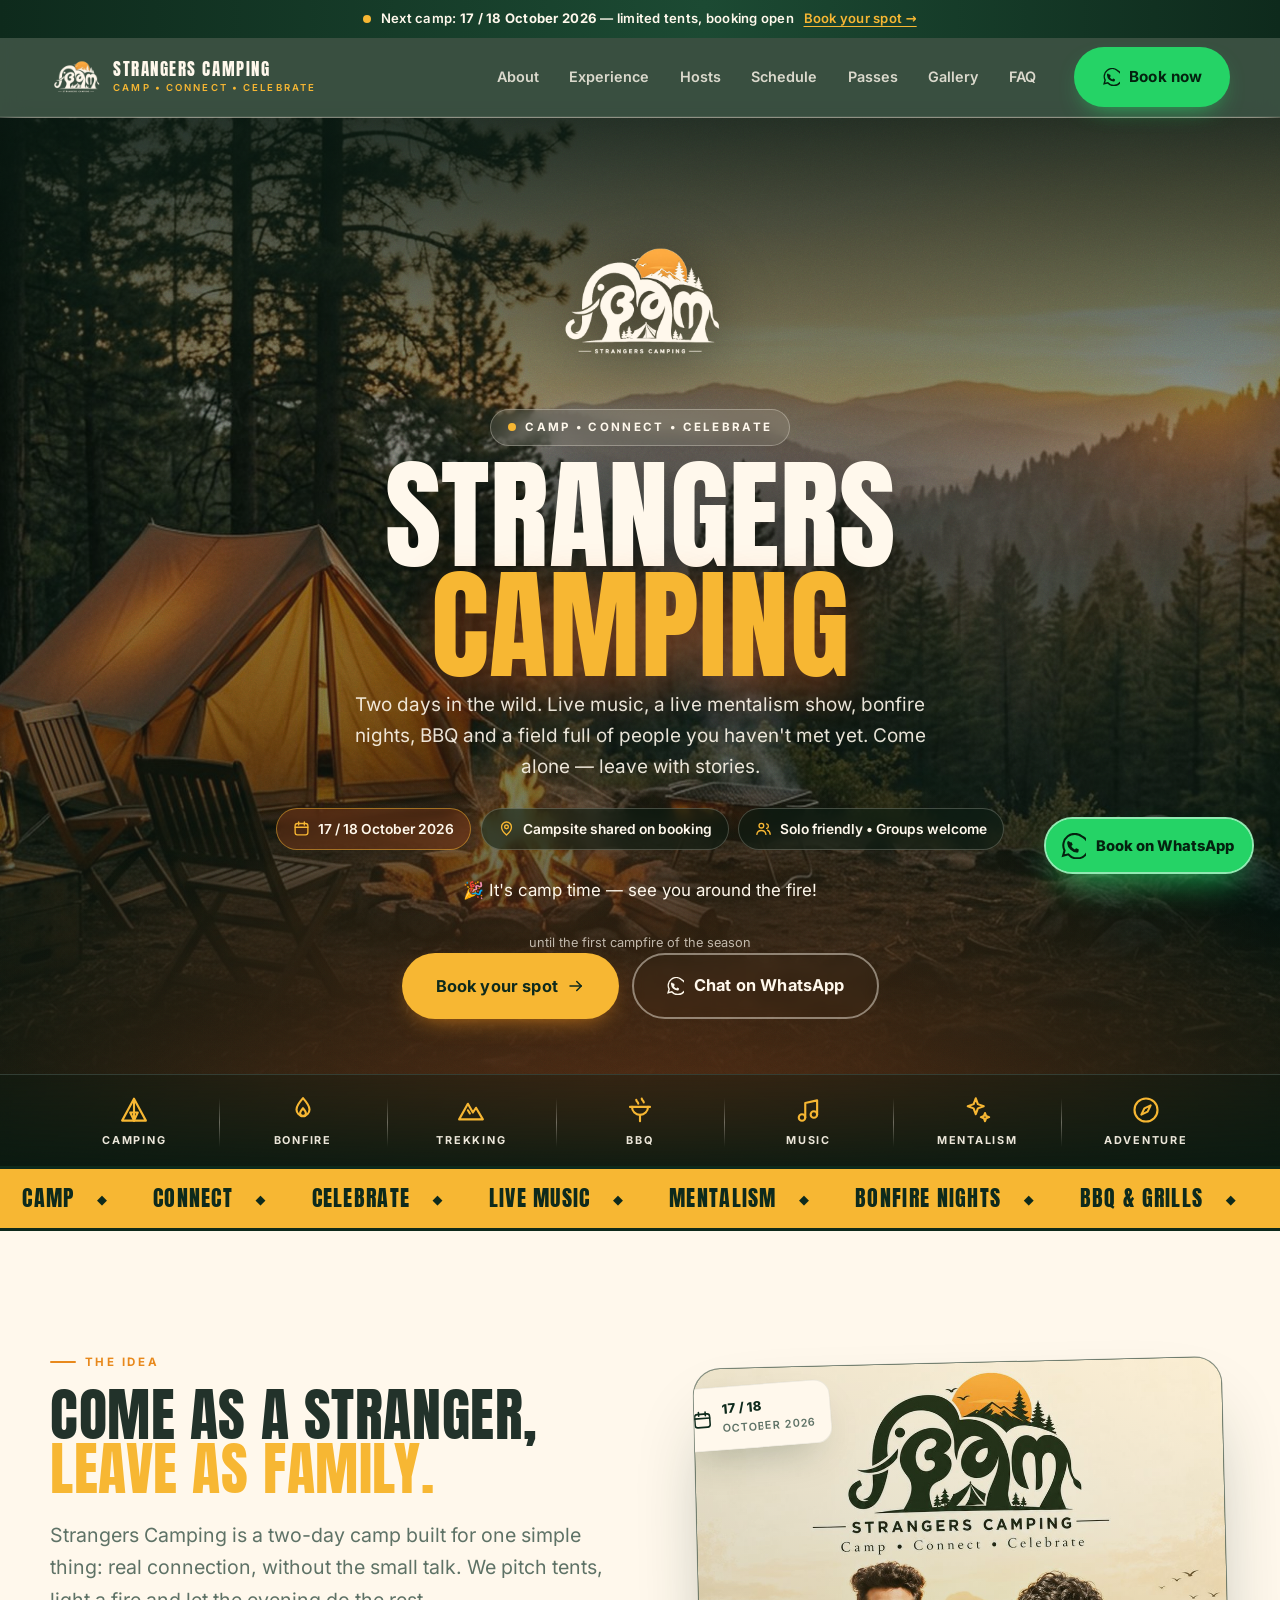
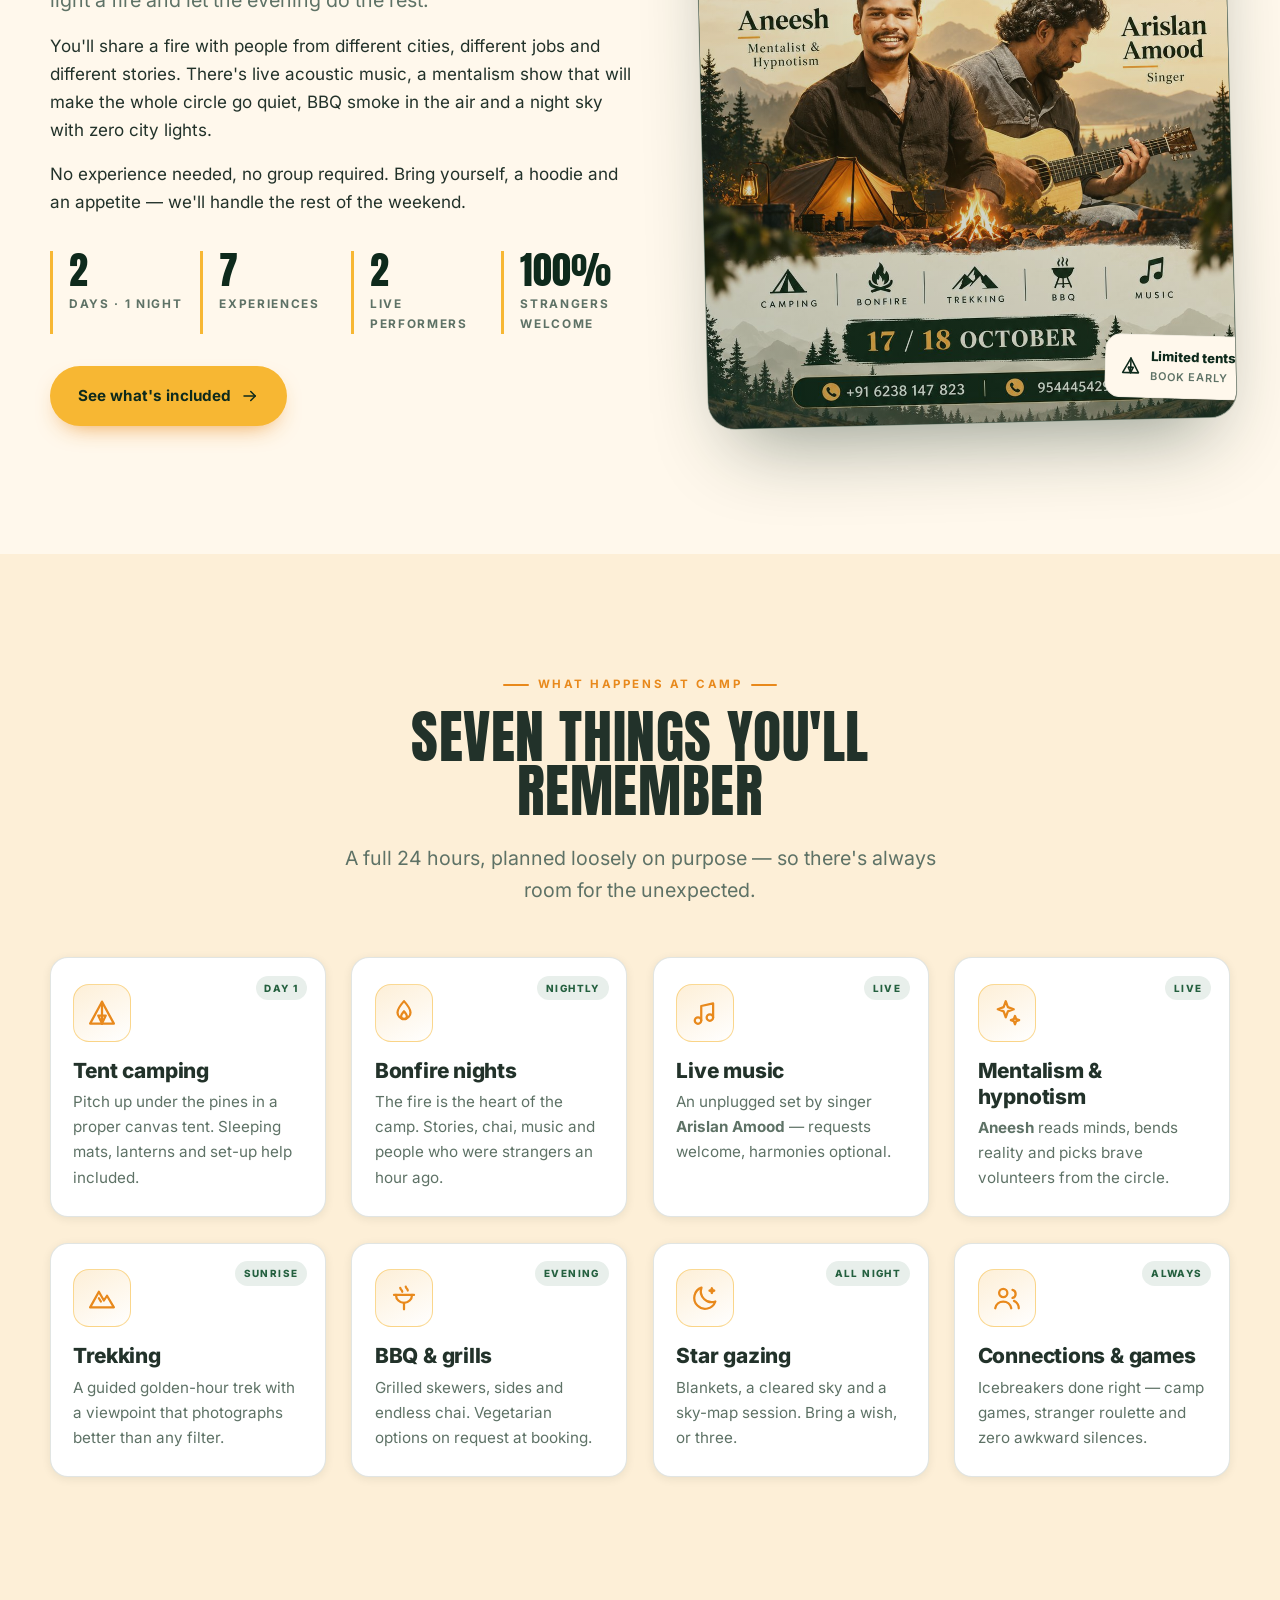
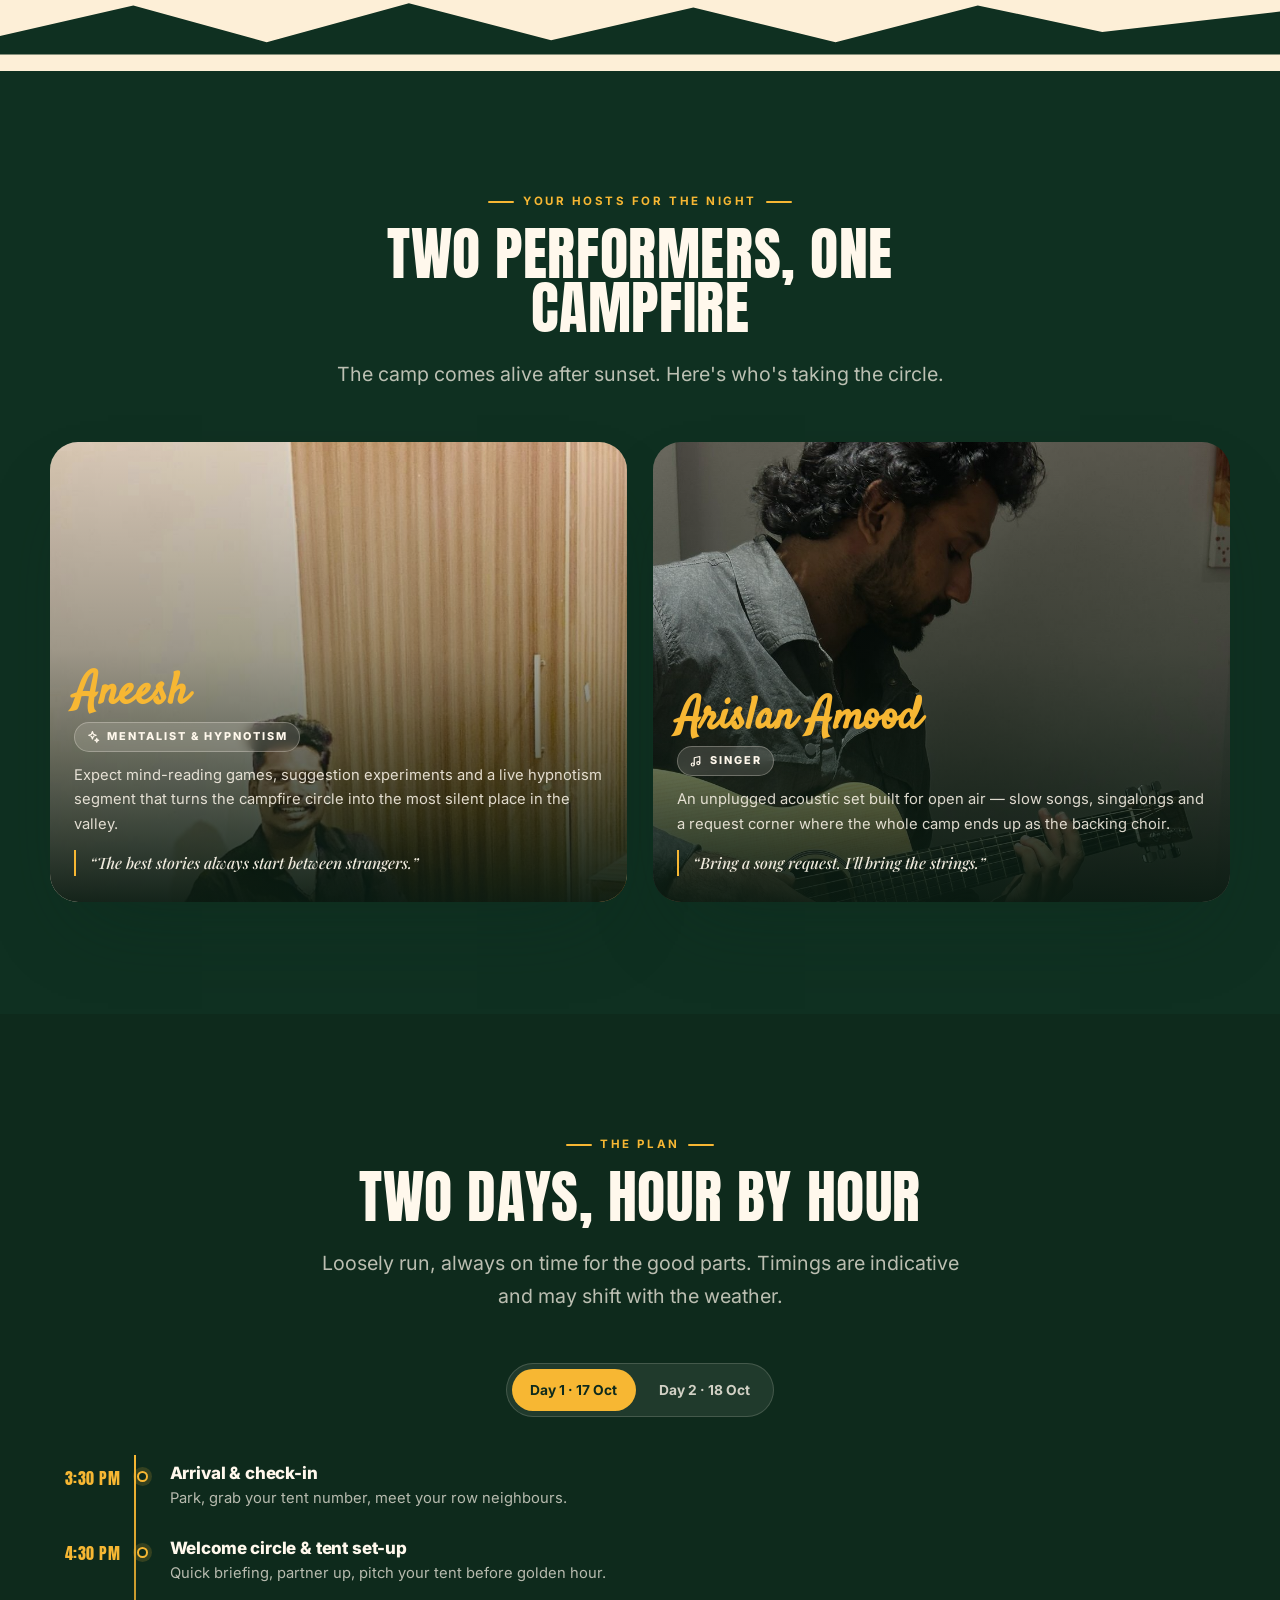
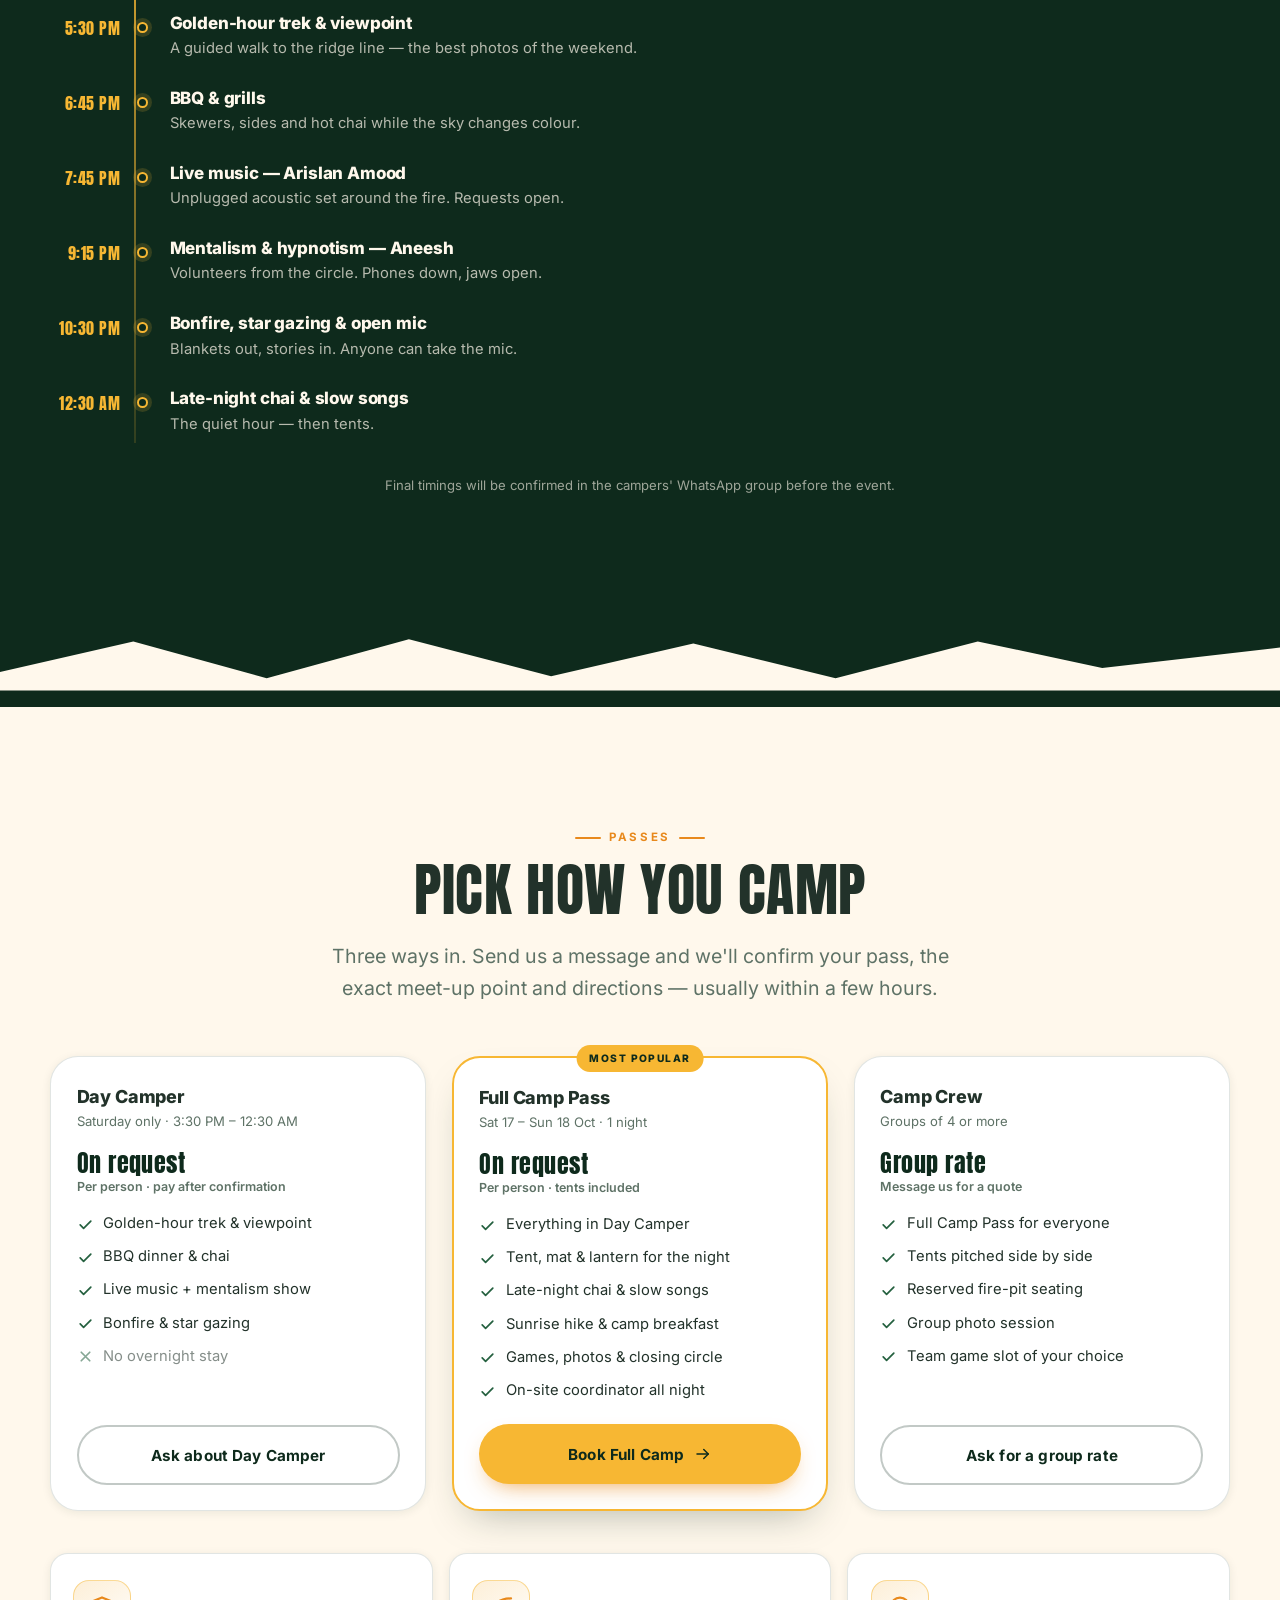
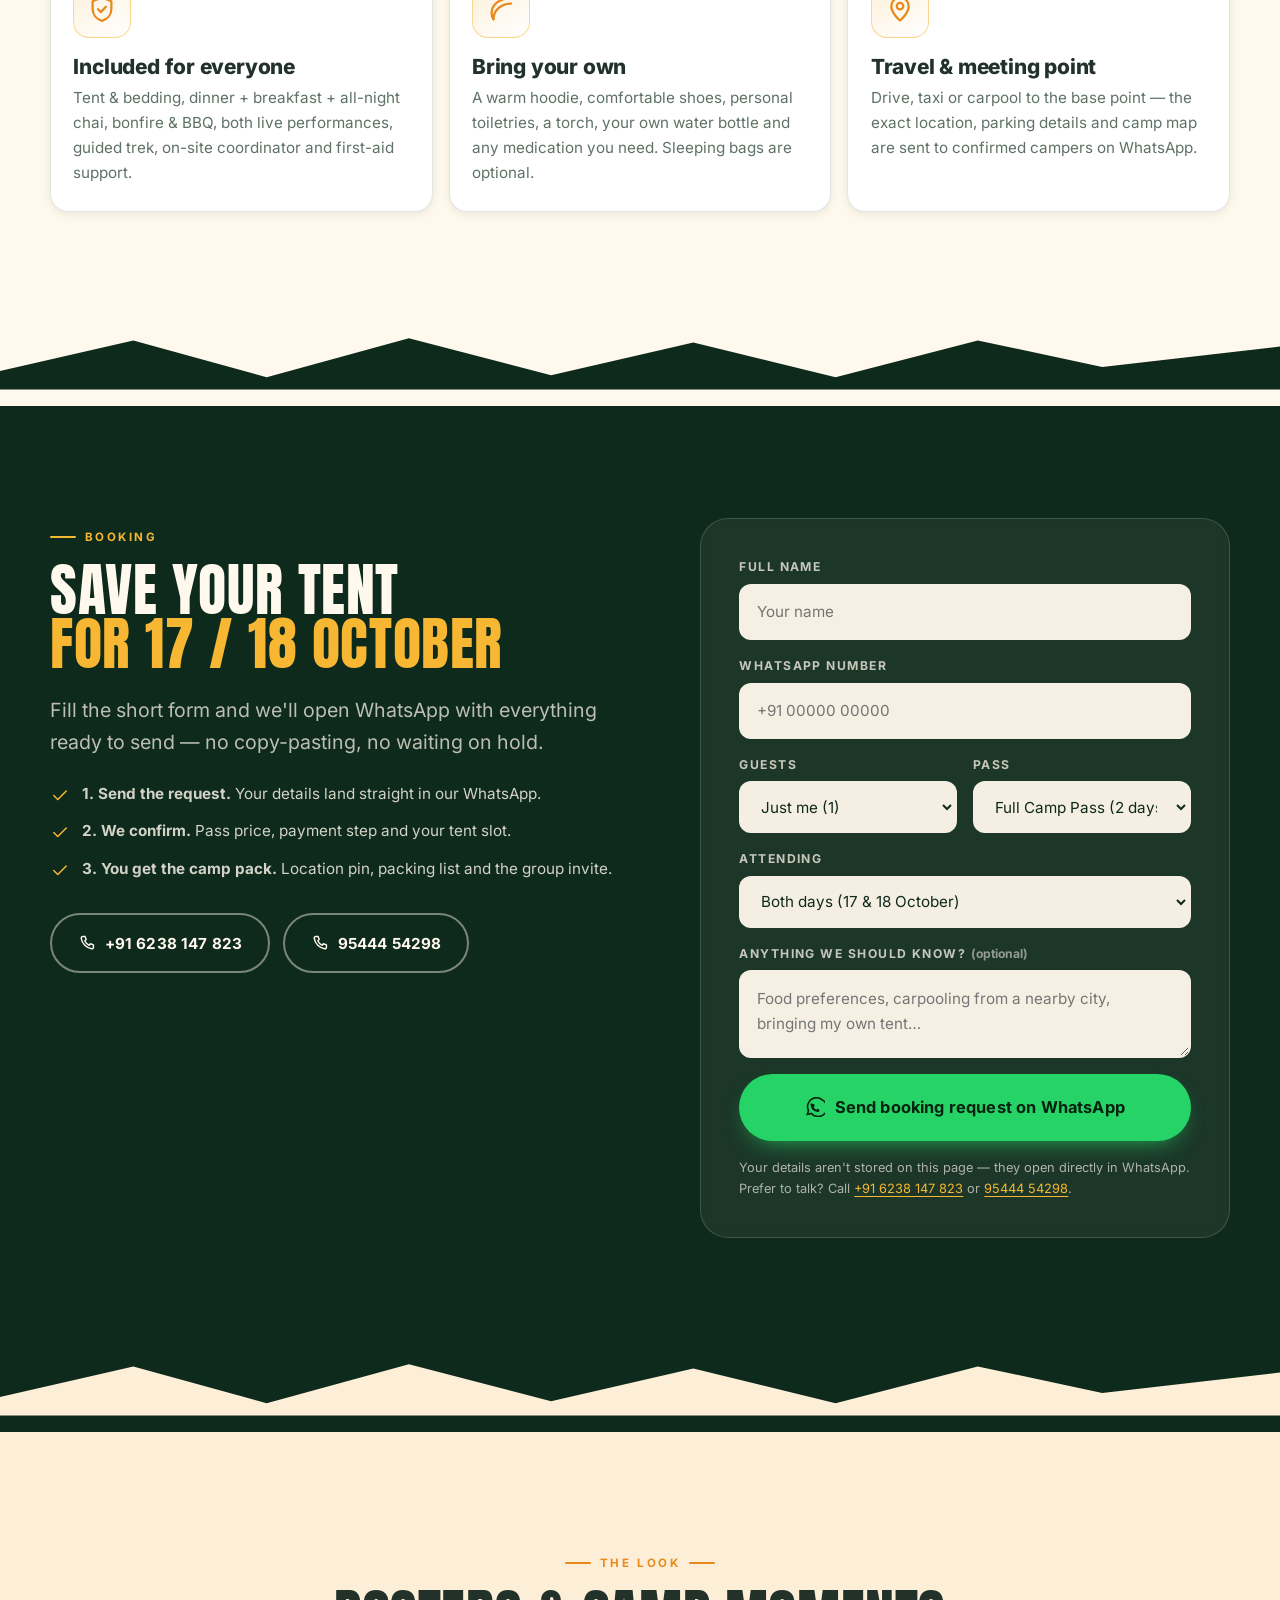
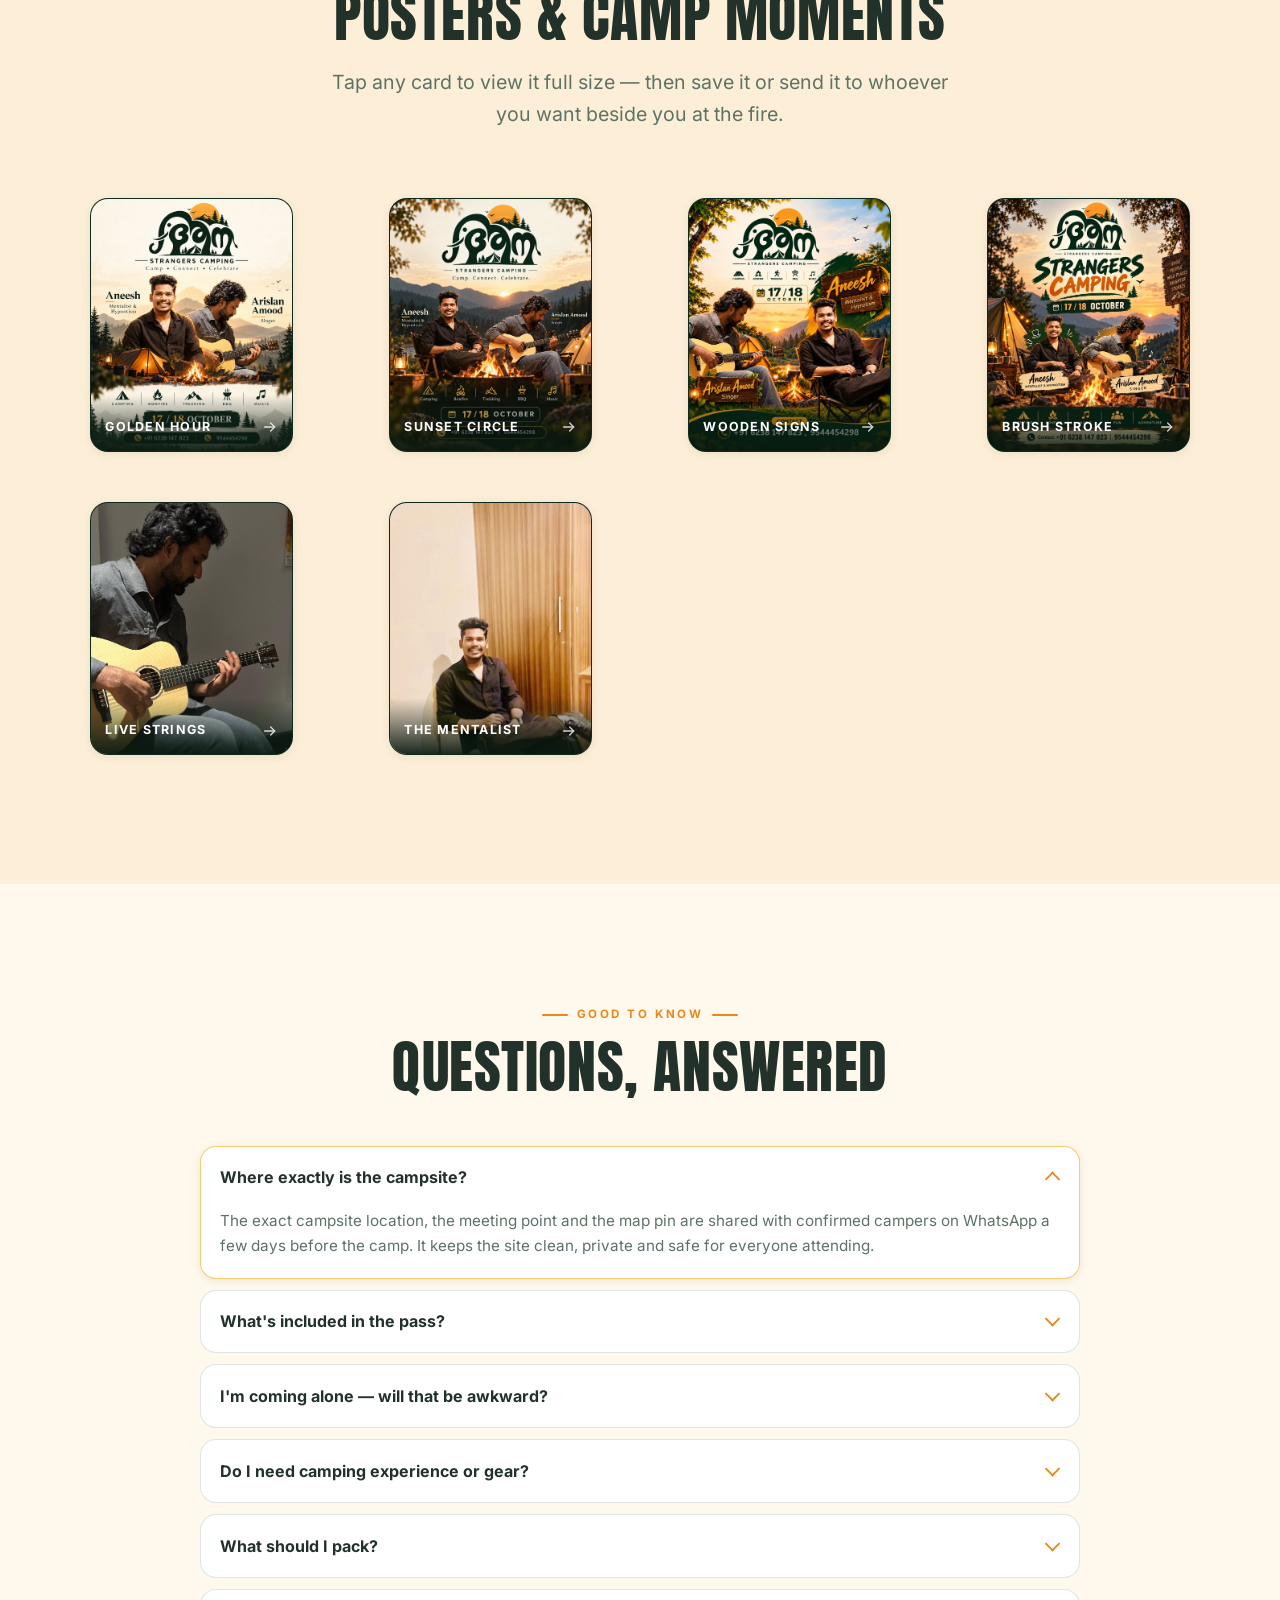
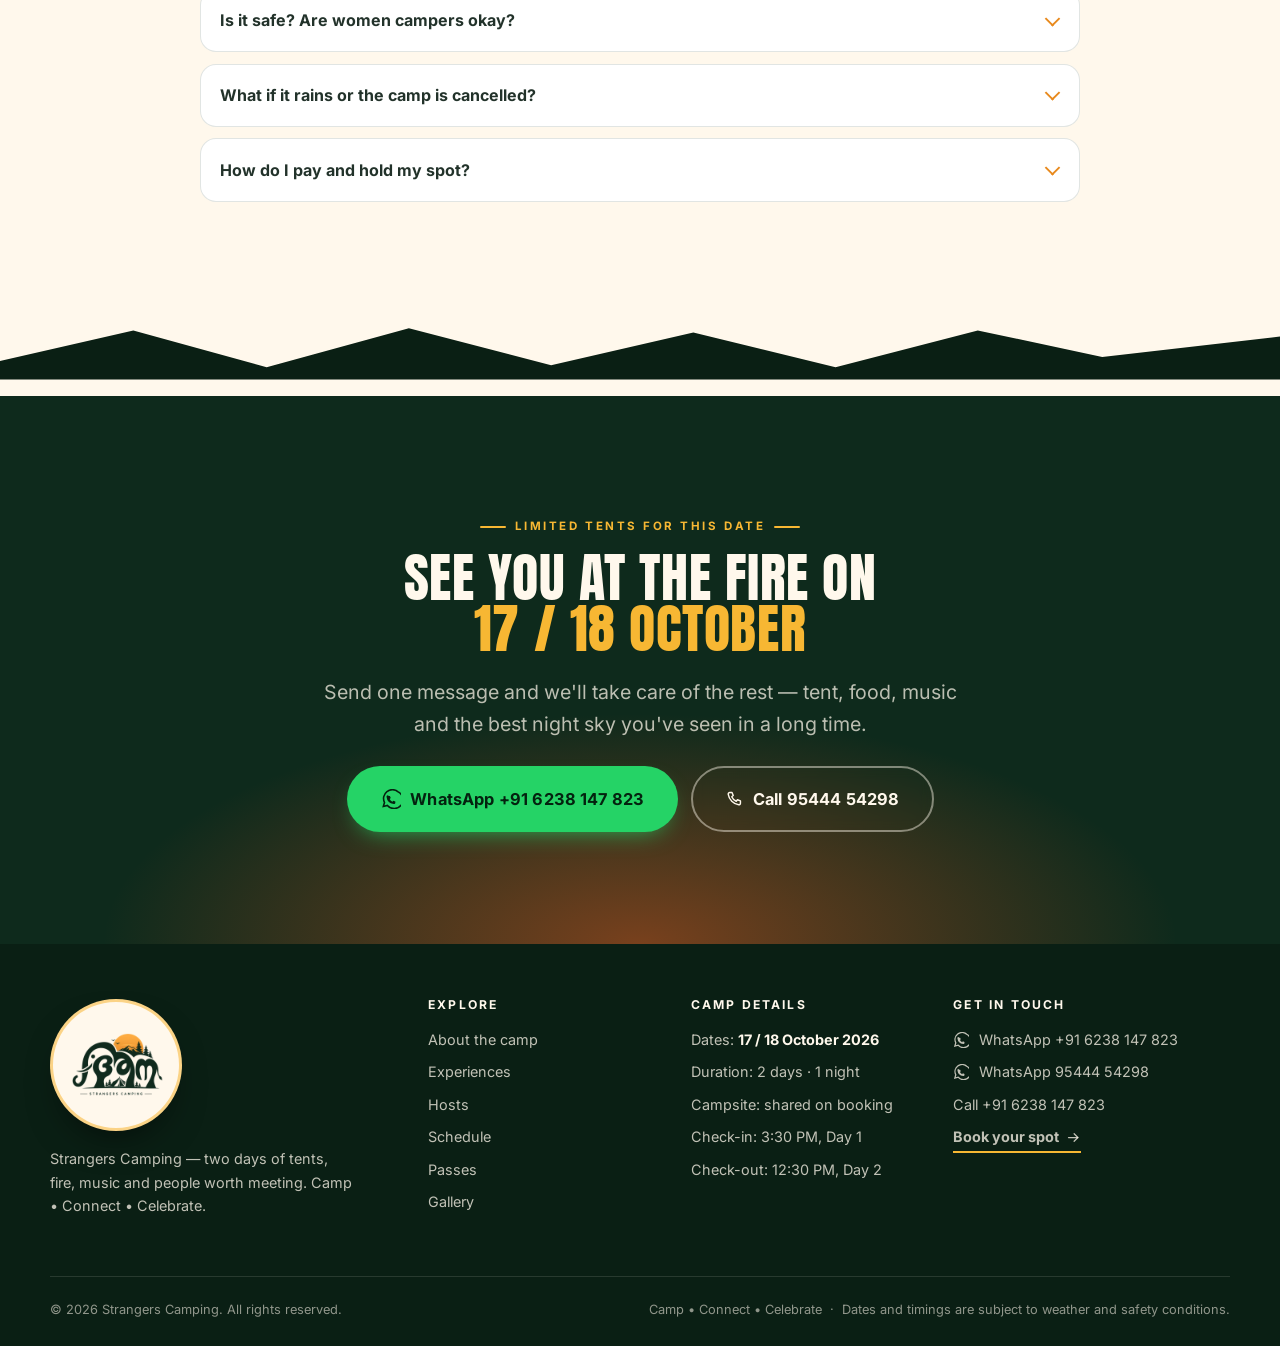
==== index.html @ bedf3527 "Add files via upload" ====
<!DOCTYPE html>
<html lang="en">
<head>
<meta charset="utf-8">
<meta name="viewport" content="width=device-width, initial-scale=1">
<title>Strangers Camping — 17 / 18 October 2026 | Camp • Connect • Celebrate</title>
<meta name="description" content="Strangers Camping: a two-day camp under the stars with tent camping, bonfire nights, trekking, BBQ, live music by Arislan Amood and a live mentalism &amp; hypnotism show by Aneesh. 17 / 18 October 2026.">
<meta name="theme-color" content="#0E2A1C">
<meta name="author" content="Strangers Camping">

<meta property="og:type" content="website">
<meta property="og:title" content="Strangers Camping — 17 / 18 October 2026">
<meta property="og:description" content="Two days. One campfire. Live music, mentalism, trekking and BBQ. Come as a stranger — leave as family.">
<meta property="og:image" content="assets/img/og-image.jpg">
<meta property="og:locale" content="en">
<meta name="twitter:card" content="summary_large_image">
<meta name="twitter:title" content="Strangers Camping — 17 / 18 October 2026">
<meta name="twitter:description" content="Camp • Connect • Celebrate. Live music by Arislan Amood, mentalism by Aneesh, bonfire, BBQ and trekking.">
<meta name="twitter:image" content="assets/img/og-image.jpg">

<link rel="icon" href="favicon.png" type="image/png">
<link rel="apple-touch-icon" href="favicon.png">
<link rel="preload" href="assets/fonts/anton-latin.woff2" as="font" type="font/woff2" crossorigin>
<link rel="preload" href="assets/fonts/inter-latin.woff2" as="font" type="font/woff2" crossorigin>
<link rel="stylesheet" href="assets/fonts.css">
<link rel="stylesheet" href="assets/css/main.css">

<script type="application/ld+json">
{
  "@context": "https://schema.org",
  "@type": "Event",
  "name": "Strangers Camping — Camp • Connect • Celebrate",
  "startDate": "2026-10-17T16:00",
  "endDate": "2026-10-18T14:00",
  "eventAttendanceMode": "https://schema.org/OfflineEventAttendanceMode",
  "description": "Two-day camping experience with bonfire nights, trekking, BBQ, live music by Arislan Amood and a live mentalism & hypnotism show by Aneesh.",
  "image": "assets/img/og-image.jpg",
  "organizer": { "@type": "Organization", "name": "Strangers Camping", "telephone": "+91-6238-147-823" },
  "performer": [
    { "@type": "Person", "name": "Aneesh", "jobTitle": "Mentalist & Hypnotist" },
    { "@type": "Person", "name": "Arislan Amood", "jobTitle": "Singer" }
  ]
}
</script>
</head>
<body>

<!-- ============ ICON SPRITE ============ -->
<svg width="0" height="0" style="position:absolute" aria-hidden="true" focusable="false">
  <defs>
    <g id="i-tent"><path d="M12 3 2.5 20.5h19L12 3Z"/><path d="M12 3v17.5"/><path d="M12 20.5 9 14h6l-3 6.5"/></g>
    <g id="i-fire"><path d="M12 2.5c3.2 3.6 5.2 6 5.2 9a5.2 5.2 0 0 1-10.4 0c0-3 2-5.4 5.2-9Z"/><path d="M12 10.6c1.5 1.7 2.3 2.8 2.3 4.1a2.3 2.3 0 0 1-4.6 0c0-1.3.8-2.4 2.3-4.1Z"/></g>
    <g id="i-mountain"><path d="M2.5 19.5 9.5 7l4 7 2.5-3.8 5.5 9.3H2.5Z"/><path d="M9.5 12.2l1.6 2.6"/></g>
    <g id="i-compass"><circle cx="12" cy="12" r="9.2"/><path d="M15.7 8.3 13.3 13.3 8.3 15.7l2.4-5 5-2.4Z"/></g>
    <g id="i-grill"><path d="M4 9.5h16"/><path d="M5.6 9.5a6.4 6.4 0 0 0 12.8 0"/><path d="M9 3.8c0 1.6 1.6 1.6 1.6 3.2M13.4 2.8c0 1.6 1.6 1.6 1.6 3.2"/><path d="M12 15.9V21"/></g>
    <g id="i-music"><path d="M9 18V6.4l9.5-2.1v11.3"/><circle cx="6.4" cy="18" r="2.6"/><circle cx="15.9" cy="15.6" r="2.6"/></g>
    <g id="i-users"><circle cx="9" cy="8" r="3.3"/><path d="M2.6 20.2a6.5 6.5 0 0 1 12.8 0"/><path d="M16.4 5.5a3.3 3.3 0 0 1 0 6.4"/><path d="M17.6 14.3a6.5 6.5 0 0 1 3.8 5.9"/></g>
    <g id="i-sparkle"><path d="M11 2.6l1.7 4.7 4.7 1.7-4.7 1.7L11 15.4 9.3 10.7 4.6 9l4.7-1.7L11 2.6Z"/><path d="M18.4 14.4l.9 2.4 2.4.9-2.4.9-.9 2.4-.9-2.4-2.4-.9 2.4-.9.9-2.4Z"/></g>
    <g id="i-moon"><path d="M20.3 14.8A8.7 8.7 0 0 1 9.2 3.7a8.7 8.7 0 1 0 11.1 11.1Z"/><path d="M17.5 4.2l.5 1.4 1.4.5-1.4.5-.5 1.4-.5-1.4-1.4-.5 1.4-.5.5-1.4Z"/></g>
    <g id="i-calendar"><rect x="3" y="5" width="18" height="16" rx="3.2"/><path d="M3 10.2h18M8 2.8v4.4M16 2.8v4.4"/></g>
    <g id="i-pin"><path d="M12 21.2s7-5.9 7-11.4a7 7 0 1 0-14 0c0 5.5 7 11.4 7 11.4Z"/><circle cx="12" cy="9.7" r="2.6"/></g>
    <g id="i-clock"><circle cx="12" cy="12" r="9.2"/><path d="M12 6.8V12l4 2.3"/></g>
    <g id="i-phone"><path d="M6.4 3.4h3l1.6 4-2 1.6a11.4 11.4 0 0 0 6 6l1.6-2 4 1.6v3a2.1 2.1 0 0 1-2.3 2.1A16.9 16.9 0 0 1 4.3 5.7 2.1 2.1 0 0 1 6.4 3.4Z"/></g>
    <g id="i-wa"><path d="M20.6 3.4A10.6 10.6 0 0 0 4.2 16.2L2.8 21l4.9-1.3A10.6 10.6 0 1 0 20.6 3.4Z" fill="none" stroke="currentColor" stroke-width="1.9"/><path d="M9.3 8.5h1.4l1 2.4-1.3 1a7.2 7.2 0 0 0 3.4 3.4l1-1.3 2.4 1v1.4a1.7 1.7 0 0 1-1.9 1.7 9.9 9.9 0 0 1-8.7-8.7 1.7 1.7 0 0 1 1.7-1.9Z" fill="currentColor"/></g>
    <g id="i-arrow"><path d="M4 12h15"/><path d="M13 6l6 6-6 6"/></g>
    <g id="i-check"><path d="M4.5 12.6l4.8 4.8L19.5 7.2"/></g>
    <g id="i-star"><path d="M12 3.4l2.7 5.6 6.1.9-4.4 4.3 1 6.1-5.4-2.9-5.4 2.9 1-6.1L3.2 9.9l6.1-.9L12 3.4Z"/></g>
    <g id="i-share"><path d="M12 16.4V4M8 8l4-4 4 4"/><path d="M5 13.5V19a2 2 0 0 0 2 2h10a2 2 0 0 0 2-2v-5.5"/></g>
    <g id="i-download"><path d="M12 3.6v12M7 11l5 5 5-5M4 20.4h16"/></g>
    <g id="i-x"><path d="M6 6l12 12M18 6 6 18"/></g>
    <g id="i-menu"><path d="M4 7h16M4 12h16M4 17h16"/></g>
    <g id="i-leaf"><path d="M20 3.5C11 3.5 4.5 8 4.5 15.5c0 2 .6 3.6 1.5 4.7"/><path d="M6 20.2C6 12.8 12.4 7.6 20 7.6"/></g>
    <g id="i-shield"><path d="M12 2.8l7.5 3v6c0 4.7-3.1 8.4-7.5 9.7-4.4-1.3-7.5-5-7.5-9.7v-6l7.5-3Z"/><path d="M8.8 12.2l2.3 2.3 4-4.3"/></g>
    <g id="i-mail"><rect x="3" y="5" width="18" height="14" rx="3"/><path d="M4.5 7.5l7.5 5.5 7.5-5.5"/></g>
  </defs>
</svg>

<!-- ============ ANNOUNCEMENT ============ -->
<div class="announce">
  <div class="wrap">
    <span class="dot" aria-hidden="true"></span>
    <span>Next camp: <strong data-event-label>17 / 18 October 2026</strong> — limited tents, booking open</span>
    <a href="#book">Book your spot →</a>
  </div>
</div>

<!-- ============ NAV ============ -->
<header class="nav">
  <div class="wrap nav__inner">
    <a class="brand" href="#top" aria-label="Strangers Camping — home">
      <img src="assets/img/logo-mark-light.png" alt="Strangers Camping logo" width="52" height="52">
      <span class="brand__txt">
        <span class="brand__name">Strangers Camping</span>
        <span class="brand__tag">Camp • Connect • Celebrate</span>
      </span>
    </a>

    <nav class="nav__links" id="navLinks" aria-label="Main">
      <a href="#about">About</a>
      <a href="#experience">Experience</a>
      <a href="#hosts">Hosts</a>
      <a href="#schedule">Schedule</a>
      <a href="#passes">Passes</a>
      <a href="#gallery">Gallery</a>
      <a href="#faq">FAQ</a>
    </nav>

    <div class="nav__cta">
      <a class="btn btn--wa" href="https://api.whatsapp.com/send?phone=916238147823&amp;text=Hi%21%20I%27d%20like%20to%20book%20a%20spot%20at%20Strangers%20Camping%20%2817%2F18%20October%29." data-wa
         data-message="Hi! I'd like to book a spot at Strangers Camping (17/18 October).">
        <svg width="18" height="18" viewBox="0 0 24 24" aria-hidden="true"><use href="#i-wa"/></svg>
        Book now
      </a>
      <button class="nav__toggle" aria-label="Open menu" aria-expanded="false" aria-controls="navLinks">
        <svg width="26" height="26" viewBox="0 0 24 24" fill="none" stroke="currentColor" stroke-width="1.9" stroke-linecap="round"><use href="#i-menu"/></svg>
      </button>
    </div>
  </div>
</header>

<main id="top">

<!-- ============ HERO ============ -->
<section class="hero" aria-label="Strangers Camping — 17 / 18 October 2026">
  <div class="hero__bg" role="img" aria-label="Golden hour at a forest campsite with a glowing tent, campfire and mountains"></div>
  <div class="hero__scrim" aria-hidden="true"></div>
  <div class="hero__grain" aria-hidden="true"></div>

  <div class="hero__inner">
    <div class="wrap center">
      <div class="hero__logo">
        <img src="assets/img/logo-mark-light.png" alt="" width="178" height="178">
      </div>

      <span class="pill"><span class="dot" aria-hidden="true"></span> Camp • Connect • Celebrate</span>

      <h1>
        <span class="l1">Strangers</span>
        <span class="l2">Camping</span>
      </h1>

      <p class="hero__sub">
        Two days in the wild. Live music, a live mentalism show, bonfire nights, BBQ and
        a field full of people you haven't met yet. Come alone — leave with stories.
      </p>

      <div class="hero__meta">
        <span class="chip chip--hot">
          <svg width="17" height="17" viewBox="0 0 24 24" fill="none" stroke="currentColor" stroke-width="1.9" stroke-linecap="round" stroke-linejoin="round" aria-hidden="true"><use href="#i-calendar"/></svg>
          17 / 18 October 2026
        </span>
        <span class="chip">
          <svg width="17" height="17" viewBox="0 0 24 24" fill="none" stroke="currentColor" stroke-width="1.9" stroke-linecap="round" stroke-linejoin="round" aria-hidden="true"><use href="#i-pin"/></svg>
          Campsite shared on booking
        </span>
        <span class="chip">
          <svg width="17" height="17" viewBox="0 0 24 24" fill="none" stroke="currentColor" stroke-width="1.9" stroke-linecap="round" stroke-linejoin="round" aria-hidden="true"><use href="#i-users"/></svg>
          Solo friendly • Groups welcome
        </span>
      </div>

      <div class="countdown" data-countdown aria-live="polite">
        <div class="cd"><div class="cd__n" data-cd="days">—</div><div class="cd__l">Days</div></div>
        <div class="cd"><div class="cd__n" data-cd="hours">—</div><div class="cd__l">Hours</div></div>
        <div class="cd"><div class="cd__n" data-cd="mins">—</div><div class="cd__l">Minutes</div></div>
        <div class="cd"><div class="cd__n" data-cd="secs">—</div><div class="cd__l">Seconds</div></div>
      </div>
      <p class="cd-note">until the first campfire of the season</p>

      <div class="hero__cta">
        <a class="btn btn--lg" href="#book">
          Book your spot
          <svg width="18" height="18" viewBox="0 0 24 24" fill="none" stroke="currentColor" stroke-width="2" stroke-linecap="round" stroke-linejoin="round" aria-hidden="true"><use href="#i-arrow"/></svg>
        </a>
        <a class="btn btn--lg btn--ghost" href="https://api.whatsapp.com/send?phone=916238147823&amp;text=Hi%21%20I%20have%20a%20question%20about%20Strangers%20Camping%20%2817%2F18%20October%29." data-wa
           data-message="Hi! I have a question about Strangers Camping (17/18 October).">
          <svg width="18" height="18" viewBox="0 0 24 24" aria-hidden="true"><use href="#i-wa"/></svg>
          Chat on WhatsApp
        </a>
      </div>
    </div>
  </div>

  <div class="hero__strip">
    <div class="wrap">
      <div class="feats">
        <div class="feat"><svg viewBox="0 0 24 24" fill="none" stroke="currentColor" stroke-width="1.7" stroke-linecap="round" stroke-linejoin="round" aria-hidden="true"><use href="#i-tent"/></svg> Camping</div>
        <div class="feat"><svg viewBox="0 0 24 24" fill="none" stroke="currentColor" stroke-width="1.7" stroke-linecap="round" stroke-linejoin="round" aria-hidden="true"><use href="#i-fire"/></svg> Bonfire</div>
        <div class="feat"><svg viewBox="0 0 24 24" fill="none" stroke="currentColor" stroke-width="1.7" stroke-linecap="round" stroke-linejoin="round" aria-hidden="true"><use href="#i-mountain"/></svg> Trekking</div>
        <div class="feat"><svg viewBox="0 0 24 24" fill="none" stroke="currentColor" stroke-width="1.7" stroke-linecap="round" stroke-linejoin="round" aria-hidden="true"><use href="#i-grill"/></svg> BBQ</div>
        <div class="feat"><svg viewBox="0 0 24 24" fill="none" stroke="currentColor" stroke-width="1.7" stroke-linecap="round" stroke-linejoin="round" aria-hidden="true"><use href="#i-music"/></svg> Music</div>
        <div class="feat"><svg viewBox="0 0 24 24" fill="none" stroke="currentColor" stroke-width="1.7" stroke-linecap="round" stroke-linejoin="round" aria-hidden="true"><use href="#i-sparkle"/></svg> Mentalism</div>
        <div class="feat"><svg viewBox="0 0 24 24" fill="none" stroke="currentColor" stroke-width="1.7" stroke-linecap="round" stroke-linejoin="round" aria-hidden="true"><use href="#i-compass"/></svg> Adventure</div>
      </div>
    </div>
  </div>
</section>

<!-- ============ MARQUEE ============ -->
<div class="marquee" aria-hidden="true">
  <div class="marquee__track">
    <span>Camp</span><span>Connect</span><span>Celebrate</span><span>Live music</span><span>Mentalism</span><span>Bonfire nights</span><span>BBQ &amp; grills</span><span>Trekking</span><span>Star gazing</span>
    <span>Camp</span><span>Connect</span><span>Celebrate</span><span>Live music</span><span>Mentalism</span><span>Bonfire nights</span><span>BBQ &amp; grills</span><span>Trekking</span><span>Star gazing</span>
  </div>
</div>

<!-- ============ ABOUT ============ -->
<section class="section" id="about">
  <div class="wrap split">
    <div class="reveal">
      <span class="eyebrow">The idea</span>
      <h2 class="display">Come as a stranger,<br><span class="amber-text">leave as family.</span></h2>
      <p class="lead">
        Strangers Camping is a two-day camp built for one simple thing: real connection,
        without the small talk. We pitch tents, light a fire and let the evening do the rest.
      </p>
      <p>
        You'll share a fire with people from different cities, different jobs and different
        stories. There's live acoustic music, a mentalism show that will make the whole
        circle go quiet, BBQ smoke in the air and a night sky with zero city lights.
      </p>
      <p>
        No experience needed, no group required. Bring yourself, a hoodie and an appetite —
        we'll handle the rest of the weekend.
      </p>

      <div class="stats">
        <div class="stat"><div class="stat__n">2</div><div class="stat__l">Days · 1 Night</div></div>
        <div class="stat"><div class="stat__n">7</div><div class="stat__l">Experiences</div></div>
        <div class="stat"><div class="stat__n">2</div><div class="stat__l">Live Performers</div></div>
        <div class="stat"><div class="stat__n">100%</div><div class="stat__l">Strangers welcome</div></div>
      </div>

      <p style="margin-top:2rem">
        <a class="btn" href="#experience">
          See what's included
          <svg width="18" height="18" viewBox="0 0 24 24" fill="none" stroke="currentColor" stroke-width="2" stroke-linecap="round" stroke-linejoin="round" aria-hidden="true"><use href="#i-arrow"/></svg>
        </a>
      </p>
    </div>

    <div class="reveal reveal-d2">
      <div class="poster-frame">
        <img src="assets/img/poster-golden-hour.jpg" alt="Strangers Camping poster — Aneesh, mentalist, and Arislan Amood, singer, by the campfire" width="1122" height="1402" loading="lazy">
        <div class="badge-float badge-float--tl">
          <svg width="20" height="20" viewBox="0 0 24 24" fill="none" stroke="currentColor" stroke-width="1.9" stroke-linecap="round" stroke-linejoin="round" aria-hidden="true"><use href="#i-calendar"/></svg>
          <span>17 / 18<br><small>October 2026</small></span>
        </div>
        <div class="badge-float badge-float--br">
          <svg width="20" height="20" viewBox="0 0 24 24" fill="none" stroke="currentColor" stroke-width="1.9" stroke-linecap="round" stroke-linejoin="round" aria-hidden="true"><use href="#i-tent"/></svg>
          <span>Limited tents<br><small>Book early</small></span>
        </div>
      </div>
    </div>
  </div>
</section>

<!-- ============ EXPERIENCE ============ -->
<section class="section cream-2" id="experience">
  <div class="wrap">
    <div class="section-head section-head--center reveal">
      <span class="eyebrow eyebrow--center">What happens at camp</span>
      <h2 class="display">Seven things you'll remember</h2>
      <p class="lead">A full 24 hours, planned loosely on purpose — so there's always room for the unexpected.</p>
    </div>

    <div class="grid grid--4">
      <article class="card reveal">
        <span class="card__tag">Day 1</span>
        <div class="card__icon"><svg viewBox="0 0 24 24" fill="none" stroke="currentColor" stroke-width="1.8" stroke-linecap="round" stroke-linejoin="round" aria-hidden="true"><use href="#i-tent"/></svg></div>
        <h3>Tent camping</h3>
        <p>Pitch up under the pines in a proper canvas tent. Sleeping mats, lanterns and set-up help included.</p>
      </article>

      <article class="card reveal reveal-d1">
        <span class="card__tag">Nightly</span>
        <div class="card__icon"><svg viewBox="0 0 24 24" fill="none" stroke="currentColor" stroke-width="1.8" stroke-linecap="round" stroke-linejoin="round" aria-hidden="true"><use href="#i-fire"/></svg></div>
        <h3>Bonfire nights</h3>
        <p>The fire is the heart of the camp. Stories, chai, music and people who were strangers an hour ago.</p>
      </article>

      <article class="card reveal reveal-d2">
        <span class="card__tag">Live</span>
        <div class="card__icon"><svg viewBox="0 0 24 24" fill="none" stroke="currentColor" stroke-width="1.8" stroke-linecap="round" stroke-linejoin="round" aria-hidden="true"><use href="#i-music"/></svg></div>
        <h3>Live music</h3>
        <p>An unplugged set by singer <strong>Arislan Amood</strong> — requests welcome, harmonies optional.</p>
      </article>

      <article class="card reveal reveal-d3">
        <span class="card__tag">Live</span>
        <div class="card__icon"><svg viewBox="0 0 24 24" fill="none" stroke="currentColor" stroke-width="1.8" stroke-linecap="round" stroke-linejoin="round" aria-hidden="true"><use href="#i-sparkle"/></svg></div>
        <h3>Mentalism &amp; hypnotism</h3>
        <p><strong>Aneesh</strong> reads minds, bends reality and picks brave volunteers from the circle.</p>
      </article>

      <article class="card reveal">
        <span class="card__tag">Sunrise</span>
        <div class="card__icon"><svg viewBox="0 0 24 24" fill="none" stroke="currentColor" stroke-width="1.8" stroke-linecap="round" stroke-linejoin="round" aria-hidden="true"><use href="#i-mountain"/></svg></div>
        <h3>Trekking</h3>
        <p>A guided golden-hour trek with a viewpoint that photographs better than any filter.</p>
      </article>

      <article class="card reveal reveal-d1">
        <span class="card__tag">Evening</span>
        <div class="card__icon"><svg viewBox="0 0 24 24" fill="none" stroke="currentColor" stroke-width="1.8" stroke-linecap="round" stroke-linejoin="round" aria-hidden="true"><use href="#i-grill"/></svg></div>
        <h3>BBQ &amp; grills</h3>
        <p>Grilled skewers, sides and endless chai. Vegetarian options on request at booking.</p>
      </article>

      <article class="card reveal reveal-d2">
        <span class="card__tag">All night</span>
        <div class="card__icon"><svg viewBox="0 0 24 24" fill="none" stroke="currentColor" stroke-width="1.8" stroke-linecap="round" stroke-linejoin="round" aria-hidden="true"><use href="#i-moon"/></svg></div>
        <h3>Star gazing</h3>
        <p>Blankets, a cleared sky and a sky-map session. Bring a wish, or three.</p>
      </article>

      <article class="card reveal reveal-d3">
        <span class="card__tag">Always</span>
        <div class="card__icon"><svg viewBox="0 0 24 24" fill="none" stroke="currentColor" stroke-width="1.8" stroke-linecap="round" stroke-linejoin="round" aria-hidden="true"><use href="#i-users"/></svg></div>
        <h3>Connections &amp; games</h3>
        <p>Icebreakers done right — camp games, stranger roulette and zero awkward silences.</p>
      </article>
    </div>
  </div>
</section>

<div class="divider" style="background:#FDEFD7"><svg viewBox="0 0 1440 80" preserveAspectRatio="none" aria-hidden="true"><path fill="#0F3021" d="M0 80V46L150 16l150 36L460 14l160 36L780 18l160 34 160-36 140 26 200-20v42H0Z"/></svg></div>

<!-- ============ HOSTS ============ -->
<section class="section dark" id="hosts" style="background:#0F3021">
  <div class="wrap">
    <div class="section-head section-head--center reveal">
      <span class="eyebrow eyebrow--center">Your hosts for the night</span>
      <h2 class="display">Two performers, one campfire</h2>
      <p class="lead">The camp comes alive after sunset. Here's who's taking the circle.</p>
    </div>

    <div class="grid grid--2">
      <article class="host reveal">
        <img src="assets/img/aneesh-portrait.jpg" alt="Aneesh — mentalist and hypnotist, smiling at the campsite" width="828" height="1471" loading="lazy">
        <div class="host__ov" aria-hidden="true"></div>
        <div class="host__body">
          <h3 class="host__name">Aneesh</h3>
          <span class="host__role">
            <svg width="14" height="14" viewBox="0 0 24 24" fill="none" stroke="currentColor" stroke-width="2" stroke-linecap="round" stroke-linejoin="round" aria-hidden="true"><use href="#i-sparkle"/></svg>
            Mentalist &amp; Hypnotism
          </span>
          <p class="host__desc">
            Expect mind-reading games, suggestion experiments and a live hypnotism segment
            that turns the campfire circle into the most silent place in the valley.
          </p>
          <p class="host__quote">“The best stories always start between strangers.”</p>
        </div>
      </article>

      <article class="host reveal reveal-d2">
        <img src="assets/img/arislan-guitar.jpg" alt="Arislan Amood playing acoustic guitar" width="1000" height="1333" loading="lazy">
        <div class="host__ov" aria-hidden="true"></div>
        <div class="host__body">
          <h3 class="host__name">Arislan Amood</h3>
          <span class="host__role">
            <svg width="14" height="14" viewBox="0 0 24 24" fill="none" stroke="currentColor" stroke-width="2" stroke-linecap="round" stroke-linejoin="round" aria-hidden="true"><use href="#i-music"/></svg>
            Singer
          </span>
          <p class="host__desc">
            An unplugged acoustic set built for open air — slow songs, singalongs and a
            request corner where the whole camp ends up as the backing choir.
          </p>
          <p class="host__quote">“Bring a song request. I'll bring the strings.”</p>
        </div>
      </article>
    </div>
  </div>
</section>

<!-- ============ SCHEDULE ============ -->
<section class="section dark" id="schedule">
  <div class="wrap">
    <div class="section-head section-head--center reveal">
      <span class="eyebrow eyebrow--center">The plan</span>
      <h2 class="display">Two days, hour by hour</h2>
      <p class="lead">Loosely run, always on time for the good parts. Timings are indicative and may shift with the weather.</p>
    </div>

    <div class="center reveal">
      <div class="tabs" role="tablist" aria-label="Camp schedule">
        <button class="tab" role="tab" id="tab-d1" aria-controls="panel-d1" aria-selected="true">Day 1 · 17 Oct</button>
        <button class="tab" role="tab" id="tab-d2" aria-controls="panel-d2" aria-selected="false">Day 2 · 18 Oct</button>
      </div>
    </div>

    <div class="tabpanel" id="panel-d1" role="tabpanel" aria-labelledby="tab-d1">
      <ul class="timeline">
        <li><time>3:30 PM</time><div class="timeline__body"><h3>Arrival &amp; check-in</h3><p>Park, grab your tent number, meet your row neighbours.</p></div></li>
        <li><time>4:30 PM</time><div class="timeline__body"><h3>Welcome circle &amp; tent set-up</h3><p>Quick briefing, partner up, pitch your tent before golden hour.</p></div></li>
        <li><time>5:30 PM</time><div class="timeline__body"><h3>Golden-hour trek &amp; viewpoint</h3><p>A guided walk to the ridge line — the best photos of the weekend.</p></div></li>
        <li><time>6:45 PM</time><div class="timeline__body"><h3>BBQ &amp; grills</h3><p>Skewers, sides and hot chai while the sky changes colour.</p></div></li>
        <li><time>7:45 PM</time><div class="timeline__body"><h3>Live music — Arislan Amood</h3><p>Unplugged acoustic set around the fire. Requests open.</p></div></li>
        <li><time>9:15 PM</time><div class="timeline__body"><h3>Mentalism &amp; hypnotism — Aneesh</h3><p>Volunteers from the circle. Phones down, jaws open.</p></div></li>
        <li><time>10:30 PM</time><div class="timeline__body"><h3>Bonfire, star gazing &amp; open mic</h3><p>Blankets out, stories in. Anyone can take the mic.</p></div></li>
        <li><time>12:30 AM</time><div class="timeline__body"><h3>Late-night chai &amp; slow songs</h3><p>The quiet hour — then tents.</p></div></li>
      </ul>
    </div>

    <div class="tabpanel" id="panel-d2" role="tabpanel" aria-labelledby="tab-d2" hidden>
      <ul class="timeline">
        <li><time>6:00 AM</time><div class="timeline__body"><h3>Sunrise hike</h3><p>Optional but worth it. Misty valley, first light, zero noise.</p></div></li>
        <li><time>8:00 AM</time><div class="timeline__body"><h3>Camp breakfast &amp; chai</h3><p>Hot breakfast served at the common table.</p></div></li>
        <li><time>9:30 AM</time><div class="timeline__body"><h3>Slow morning &amp; stretch session</h3><p>Gentle yoga or just a hammock and a book.</p></div></li>
        <li><time>10:30 AM</time><div class="timeline__body"><h3>Camp games &amp; stranger roulette</h3><p>Team games with small rewards and big laughs.</p></div></li>
        <li><time>11:30 AM</time><div class="timeline__body"><h3>Group photos &amp; closing circle</h3><p>Exchange numbers. This is where strangers stop being strangers.</p></div></li>
        <li><time>12:30 PM</time><div class="timeline__body"><h3>Pack up &amp; goodbyes</h3><p>Leave no trace — and take one good story home.</p></div></li>
      </ul>
    </div>

    <p class="schedule-note center">Final timings will be confirmed in the campers' WhatsApp group before the event.</p>
  </div>
</section>

<div class="divider" style="background:#0E2A1C"><svg viewBox="0 0 1440 80" preserveAspectRatio="none" aria-hidden="true"><path fill="#FFF8EC" d="M0 80V46L150 16l150 36L460 14l160 36L780 18l160 34 160-36 140 26 200-20v42H0Z"/></svg></div>

<!-- ============ PASSES ============ -->
<section class="section" id="passes" style="background:#FFF8EC">
  <div class="wrap">
    <div class="section-head section-head--center reveal">
      <span class="eyebrow eyebrow--center">Passes</span>
      <h2 class="display">Pick how you camp</h2>
      <p class="lead">Three ways in. Send us a message and we'll confirm your pass, the exact meet-up point and directions — usually within a few hours.</p>
    </div>

    <div class="grid grid--3">
      <article class="pass reveal">
        <h3 class="pass__name">Day Camper</h3>
        <p class="pass__sub">Saturday only · 3:30 PM – 12:30 AM</p>
        <p class="pass__price">On request <small>Per person · pay after confirmation</small></p>
        <ul>
          <li><svg width="17" height="17" viewBox="0 0 24 24" fill="none" stroke="currentColor" stroke-width="2.4" stroke-linecap="round" stroke-linejoin="round" aria-hidden="true"><use href="#i-check"/></svg> Golden-hour trek &amp; viewpoint</li>
          <li><svg width="17" height="17" viewBox="0 0 24 24" fill="none" stroke="currentColor" stroke-width="2.4" stroke-linecap="round" stroke-linejoin="round" aria-hidden="true"><use href="#i-check"/></svg> BBQ dinner &amp; chai</li>
          <li><svg width="17" height="17" viewBox="0 0 24 24" fill="none" stroke="currentColor" stroke-width="2.4" stroke-linecap="round" stroke-linejoin="round" aria-hidden="true"><use href="#i-check"/></svg> Live music + mentalism show</li>
          <li><svg width="17" height="17" viewBox="0 0 24 24" fill="none" stroke="currentColor" stroke-width="2.4" stroke-linecap="round" stroke-linejoin="round" aria-hidden="true"><use href="#i-check"/></svg> Bonfire &amp; star gazing</li>
          <li style="opacity:.55"><svg width="17" height="17" viewBox="0 0 24 24" fill="none" stroke="currentColor" stroke-width="2.4" stroke-linecap="round" aria-hidden="true"><use href="#i-x"/></svg> No overnight stay</li>
        </ul>
        <a class="btn btn--ghost-dark btn--block" href="https://api.whatsapp.com/send?phone=916238147823&amp;text=Hi%21%20I%27m%20interested%20in%20the%20Day%20Camper%20pass%20%28Saturday%2017%20Oct%29%20for%20Strangers%20Camping.%20Please%20share%20the%20price." data-wa
           data-message="Hi! I'm interested in the Day Camper pass (Saturday 17 Oct) for Strangers Camping. Please share the price.">Ask about Day Camper</a>
      </article>

      <article class="pass pass--featured reveal reveal-d1">
        <h3 class="pass__name">Full Camp Pass</h3>
        <p class="pass__sub">Sat 17 – Sun 18 Oct · 1 night</p>
        <p class="pass__price">On request <small>Per person · tents included</small></p>
        <ul>
          <li><svg width="17" height="17" viewBox="0 0 24 24" fill="none" stroke="currentColor" stroke-width="2.4" stroke-linecap="round" stroke-linejoin="round" aria-hidden="true"><use href="#i-check"/></svg> Everything in Day Camper</li>
          <li><svg width="17" height="17" viewBox="0 0 24 24" fill="none" stroke="currentColor" stroke-width="2.4" stroke-linecap="round" stroke-linejoin="round" aria-hidden="true"><use href="#i-check"/></svg> Tent, mat &amp; lantern for the night</li>
          <li><svg width="17" height="17" viewBox="0 0 24 24" fill="none" stroke="currentColor" stroke-width="2.4" stroke-linecap="round" stroke-linejoin="round" aria-hidden="true"><use href="#i-check"/></svg> Late-night chai &amp; slow songs</li>
          <li><svg width="17" height="17" viewBox="0 0 24 24" fill="none" stroke="currentColor" stroke-width="2.4" stroke-linecap="round" stroke-linejoin="round" aria-hidden="true"><use href="#i-check"/></svg> Sunrise hike &amp; camp breakfast</li>
          <li><svg width="17" height="17" viewBox="0 0 24 24" fill="none" stroke="currentColor" stroke-width="2.4" stroke-linecap="round" stroke-linejoin="round" aria-hidden="true"><use href="#i-check"/></svg> Games, photos &amp; closing circle</li>
          <li><svg width="17" height="17" viewBox="0 0 24 24" fill="none" stroke="currentColor" stroke-width="2.4" stroke-linecap="round" stroke-linejoin="round" aria-hidden="true"><use href="#i-check"/></svg> On-site coordinator all night</li>
        </ul>
        <a class="btn btn--block" href="https://api.whatsapp.com/send?phone=916238147823&amp;text=Hi%21%20I%20want%20to%20book%20the%20Full%20Camp%20pass%20%282%20days%20%2F%201%20night%2C%2017-18%20Oct%29%20for%20Strangers%20Camping.%20Please%20share%20the%20price%20and%20next%20steps." data-wa
           data-message="Hi! I want to book the Full Camp pass (2 days / 1 night, 17-18 Oct) for Strangers Camping. Please share the price and next steps.">
          Book Full Camp
          <svg width="18" height="18" viewBox="0 0 24 24" fill="none" stroke="currentColor" stroke-width="2" stroke-linecap="round" stroke-linejoin="round" aria-hidden="true"><use href="#i-arrow"/></svg>
        </a>
      </article>

      <article class="pass reveal reveal-d2">
        <h3 class="pass__name">Camp Crew</h3>
        <p class="pass__sub">Groups of 4 or more</p>
        <p class="pass__price">Group rate <small>Message us for a quote</small></p>
        <ul>
          <li><svg width="17" height="17" viewBox="0 0 24 24" fill="none" stroke="currentColor" stroke-width="2.4" stroke-linecap="round" stroke-linejoin="round" aria-hidden="true"><use href="#i-check"/></svg> Full Camp Pass for everyone</li>
          <li><svg width="17" height="17" viewBox="0 0 24 24" fill="none" stroke="currentColor" stroke-width="2.4" stroke-linecap="round" stroke-linejoin="round" aria-hidden="true"><use href="#i-check"/></svg> Tents pitched side by side</li>
          <li><svg width="17" height="17" viewBox="0 0 24 24" fill="none" stroke="currentColor" stroke-width="2.4" stroke-linecap="round" stroke-linejoin="round" aria-hidden="true"><use href="#i-check"/></svg> Reserved fire-pit seating</li>
          <li><svg width="17" height="17" viewBox="0 0 24 24" fill="none" stroke="currentColor" stroke-width="2.4" stroke-linecap="round" stroke-linejoin="round" aria-hidden="true"><use href="#i-check"/></svg> Group photo session</li>
          <li><svg width="17" height="17" viewBox="0 0 24 24" fill="none" stroke="currentColor" stroke-width="2.4" stroke-linecap="round" stroke-linejoin="round" aria-hidden="true"><use href="#i-check"/></svg> Team game slot of your choice</li>
        </ul>
        <a class="btn btn--ghost-dark btn--block" href="https://api.whatsapp.com/send?phone=916238147823&amp;text=Hi%21%20We%27re%20a%20group%20and%20want%20the%20Camp%20Crew%20rate%20for%20Strangers%20Camping%20%2817%2F18%20Oct%29.%20How%20many%20people%20can%20you%20host%3F" data-wa
           data-message="Hi! We're a group and want the Camp Crew rate for Strangers Camping (17/18 Oct). How many people can you host?">Ask for a group rate</a>
      </article>
    </div>

    <div class="includes reveal" style="margin-top:2.6rem">
      <div class="card">
        <div class="card__icon"><svg viewBox="0 0 24 24" fill="none" stroke="currentColor" stroke-width="1.8" stroke-linecap="round" stroke-linejoin="round" aria-hidden="true"><use href="#i-shield"/></svg></div>
        <h3>Included for everyone</h3>
        <p>Tent &amp; bedding, dinner + breakfast + all-night chai, bonfire &amp; BBQ, both live performances, guided trek, on-site coordinator and first-aid support.</p>
      </div>
      <div class="card">
        <div class="card__icon"><svg viewBox="0 0 24 24" fill="none" stroke="currentColor" stroke-width="1.8" stroke-linecap="round" stroke-linejoin="round" aria-hidden="true"><use href="#i-leaf"/></svg></div>
        <h3>Bring your own</h3>
        <p>A warm hoodie, comfortable shoes, personal toiletries, a torch, your own water bottle and any medication you need. Sleeping bags are optional.</p>
      </div>
      <div class="card">
        <div class="card__icon"><svg viewBox="0 0 24 24" fill="none" stroke="currentColor" stroke-width="1.8" stroke-linecap="round" stroke-linejoin="round" aria-hidden="true"><use href="#i-pin"/></svg></div>
        <h3>Travel &amp; meeting point</h3>
        <p>Drive, taxi or carpool to the base point — the exact location, parking details and camp map are sent to confirmed campers on WhatsApp.</p>
      </div>
    </div>
  </div>
</section>

<div class="divider" style="background:#FFF8EC"><svg viewBox="0 0 1440 80" preserveAspectRatio="none" aria-hidden="true"><path fill="#0E2A1C" d="M0 80V46L150 16l150 36L460 14l160 36L780 18l160 34 160-36 140 26 200-20v42H0Z"/></svg></div>

<!-- ============ BOOKING ============ -->
<section class="section dark" id="book">
  <div class="wrap split" style="align-items:start">
    <div class="reveal">
      <span class="eyebrow">Booking</span>
      <h2 class="display">Save your tent<br><span class="amber-text">for 17 / 18 October</span></h2>
      <p class="lead">
        Fill the short form and we'll open WhatsApp with everything ready to send —
        no copy-pasting, no waiting on hold.
      </p>

      <ul class="side-list">
        <li>
          <svg width="20" height="20" viewBox="0 0 24 24" fill="none" stroke="currentColor" stroke-width="1.8" stroke-linecap="round" stroke-linejoin="round" aria-hidden="true"><use href="#i-check"/></svg>
          <span><strong>1. Send the request.</strong> Your details land straight in our WhatsApp.</span>
        </li>
        <li>
          <svg width="20" height="20" viewBox="0 0 24 24" fill="none" stroke="currentColor" stroke-width="1.8" stroke-linecap="round" stroke-linejoin="round" aria-hidden="true"><use href="#i-check"/></svg>
          <span><strong>2. We confirm.</strong> Pass price, payment step and your tent slot.</span>
        </li>
        <li>
          <svg width="20" height="20" viewBox="0 0 24 24" fill="none" stroke="currentColor" stroke-width="1.8" stroke-linecap="round" stroke-linejoin="round" aria-hidden="true"><use href="#i-check"/></svg>
          <span><strong>3. You get the camp pack.</strong> Location pin, packing list and the group invite.</span>
        </li>
      </ul>

      <div class="phone-row" style="justify-content:flex-start;margin-top:2rem">
        <a class="btn btn--ghost" href="tel:+916238147823">
          <svg width="18" height="18" viewBox="0 0 24 24" fill="none" stroke="currentColor" stroke-width="1.9" stroke-linecap="round" stroke-linejoin="round" aria-hidden="true"><use href="#i-phone"/></svg>
          +91 6238 147 823
        </a>
        <a class="btn btn--ghost" href="tel:+919544454298">
          <svg width="18" height="18" viewBox="0 0 24 24" fill="none" stroke="currentColor" stroke-width="1.9" stroke-linecap="round" stroke-linejoin="round" aria-hidden="true"><use href="#i-phone"/></svg>
          95444 54298
        </a>
      </div>
    </div>

    <div class="form-card reveal reveal-d2">
      <form data-book-form novalidate>
        <div class="field">
          <label for="f-name">Full name</label>
          <input id="f-name" name="name" type="text" placeholder="Your name" required autocomplete="name">
        </div>
        <div class="field">
          <label for="f-phone">WhatsApp number</label>
          <input id="f-phone" name="phone" type="tel" placeholder="+91 00000 00000" required autocomplete="tel">
        </div>
        <div class="grid grid--2" style="gap:0 1rem">
          <div class="field">
            <label for="f-people">Guests</label>
            <select id="f-people" name="people" required>
              <option value="1">Just me (1)</option>
              <option value="2">2 people</option>
              <option value="3">3 people</option>
              <option value="4">4 people</option>
              <option value="5+">5 or more</option>
            </select>
          </div>
          <div class="field">
            <label for="f-pass">Pass</label>
            <select id="f-pass" name="pass" required>
              <option>Full Camp Pass (2 days · 1 night)</option>
              <option>Day Camper (Saturday only)</option>
              <option>Camp Crew (group)</option>
              <option>Not sure yet — advise me</option>
            </select>
          </div>
        </div>
        <div class="field">
          <label for="f-days">Attending</label>
          <select id="f-days" name="days" required>
            <option>Both days (17 &amp; 18 October)</option>
            <option>Only Day 1 — 17 October</option>
            <option>Only Day 2 — 18 October</option>
            <option>Still deciding</option>
          </select>
        </div>
        <div class="field">
          <label for="f-notes">Anything we should know? <span style="text-transform:none;letter-spacing:0;opacity:.7">(optional)</span></label>
          <textarea id="f-notes" name="notes" placeholder="Food preferences, carpooling from a nearby city, bringing my own tent…"></textarea>
        </div>

        <button class="btn btn--wa btn--lg btn--block" type="submit">
          <svg width="20" height="20" viewBox="0 0 24 24" aria-hidden="true"><use href="#i-wa"/></svg>
          Send booking request on WhatsApp
        </button>

        <p class="form-note">Your details aren't stored on this page — they open directly in WhatsApp. Prefer to talk?
          Call <a href="tel:+916238147823">+91 6238 147 823</a> or <a href="tel:+919544454298">95444 54298</a>.</p>
        <p class="form-status" hidden></p>
      </form>
    </div>
  </div>
</section>

<div class="divider" style="background:#0E2A1C"><svg viewBox="0 0 1440 80" preserveAspectRatio="none" aria-hidden="true"><path fill="#FDEFD7" d="M0 80V46L150 16l150 36L460 14l160 36L780 18l160 34 160-36 140 26 200-20v42H0Z"/></svg></div>

<!-- ============ GALLERY ============ -->
<section class="section cream-2" id="gallery">
  <div class="wrap">
    <div class="section-head section-head--center reveal">
      <span class="eyebrow eyebrow--center">The look</span>
      <h2 class="display">Posters &amp; camp moments</h2>
      <p class="lead">Tap any card to view it full size — then save it or send it to whoever you want beside you at the fire.</p>
    </div>

    <div class="gallery reveal">
      <figure class="shot">
        <img src="assets/img/poster-golden-hour.jpg" alt="Strangers Camping poster — golden hour campfire with hosts Aneesh and Arislan Amood" data-full="assets/img/poster-golden-hour.jpg" loading="lazy">
        <figcaption class="shot__cap">Golden hour <svg width="16" height="16" viewBox="0 0 24 24" fill="none" stroke="currentColor" stroke-width="2" stroke-linecap="round" stroke-linejoin="round" aria-hidden="true"><use href="#i-arrow"/></svg></figcaption>
      </figure>
      <figure class="shot">
        <img src="assets/img/poster-sunset-pill.jpg" alt="Strangers Camping poster — sunset campfire circle" data-full="assets/img/poster-sunset-pill.jpg" loading="lazy">
        <figcaption class="shot__cap">Sunset circle <svg width="16" height="16" viewBox="0 0 24 24" fill="none" stroke="currentColor" stroke-width="2" stroke-linecap="round" stroke-linejoin="round" aria-hidden="true"><use href="#i-arrow"/></svg></figcaption>
      </figure>
      <figure class="shot">
        <img src="assets/img/poster-wooden-signs.jpg" alt="Strangers Camping poster — wooden signboards for Aneesh and Arislan Amood" data-full="assets/img/poster-wooden-signs.jpg" loading="lazy">
        <figcaption class="shot__cap">Wooden signs <svg width="16" height="16" viewBox="0 0 24 24" fill="none" stroke="currentColor" stroke-width="2" stroke-linecap="round" stroke-linejoin="round" aria-hidden="true"><use href="#i-arrow"/></svg></figcaption>
      </figure>
      <figure class="shot">
        <img src="assets/img/poster-brush.jpg" alt="Strangers Camping poster — brush stroke lettering version" data-full="assets/img/poster-brush.jpg" loading="lazy">
        <figcaption class="shot__cap">Brush stroke <svg width="16" height="16" viewBox="0 0 24 24" fill="none" stroke="currentColor" stroke-width="2" stroke-linecap="round" stroke-linejoin="round" aria-hidden="true"><use href="#i-arrow"/></svg></figcaption>
      </figure>
      <figure class="shot">
        <img src="assets/img/arislan-guitar.jpg" alt="Arislan Amood playing acoustic guitar" data-full="assets/img/arislan-guitar.jpg" loading="lazy">
        <figcaption class="shot__cap">Live strings <svg width="16" height="16" viewBox="0 0 24 24" fill="none" stroke="currentColor" stroke-width="2" stroke-linecap="round" stroke-linejoin="round" aria-hidden="true"><use href="#i-arrow"/></svg></figcaption>
      </figure>
      <figure class="shot">
        <img src="assets/img/aneesh-portrait.jpg" alt="Aneesh, mentalist and hypnotist" data-full="assets/img/aneesh-portrait.jpg" loading="lazy">
        <figcaption class="shot__cap">The mentalist <svg width="16" height="16" viewBox="0 0 24 24" fill="none" stroke="currentColor" stroke-width="2" stroke-linecap="round" stroke-linejoin="round" aria-hidden="true"><use href="#i-arrow"/></svg></figcaption>
      </figure>
    </div>
  </div>
</section>

<!-- ============ FAQ ============ -->
<section class="section" id="faq">
  <div class="wrap">
    <div class="section-head section-head--center reveal">
      <span class="eyebrow eyebrow--center">Good to know</span>
      <h2 class="display">Questions, answered</h2>
    </div>

    <div class="faq reveal">
      <details open>
        <summary>Where exactly is the campsite?</summary>
        <div class="faq__a"><p>The exact campsite location, the meeting point and the map pin are shared with confirmed campers on WhatsApp a few days before the camp. It keeps the site clean, private and safe for everyone attending.</p></div>
      </details>
      <details>
        <summary>What's included in the pass?</summary>
        <div class="faq__a"><p>Tent and bedding, dinner, breakfast and all-night chai, bonfire and BBQ, both live performances, the guided trek, camp games, an on-site coordinator through the night and first-aid support. Travel to the base point isn't included.</p></div>
      </details>
      <details>
        <summary>I'm coming alone — will that be awkward?</summary>
        <div class="faq__a"><p>Most of our campers come solo — it's kind of the whole point of Strangers Camping. The welcome circle, camp games and shared fire-pit seating are designed so nobody stays a stranger past the first hour.</p></div>
      </details>
      <details>
        <summary>Do I need camping experience or gear?</summary>
        <div class="faq__a"><p>None at all. We set up the camp, hand you a tent and show you how to pitch it. If you'd rather bring your own tent, that's welcome too — just mention it in the booking form.</p></div>
      </details>
      <details>
        <summary>What should I pack?</summary>
        <div class="faq__a"><p>A warm hoodie or jacket (nights get cold), comfortable walking shoes, a torch, your own water bottle, personal toiletries, a power bank and any medication you need. A sleeping bag is optional — bedding is provided. Leave valuables at home.</p></div>
      </details>
      <details>
        <summary>Is it safe? Are women campers okay?</summary>
        <div class="faq__a"><p>Yes. The camp is supervised by coordinators all night, the site is private, and there are dedicated sleeping areas with women-only tent options available on request. Tell us in the booking form if you'd like that arrangement.</p></div>
      </details>
      <details>
        <summary>What if it rains or the camp is cancelled?</summary>
        <div class="faq__a"><p>We watch the weather right up to the day. If the camp has to be moved or cancelled for safety reasons, we'll inform you on WhatsApp and your booking will be shifted to the next camp date or refunded as per the confirmation terms.</p></div>
      </details>
      <details>
        <summary>How do I pay and hold my spot?</summary>
        <div class="faq__a"><p>Message us on WhatsApp with the booking form and we'll share the pass price, the payment method and a confirmation. Spots are held on a first-confirmed basis, and tent numbers are limited for this date.</p></div>
      </details>
    </div>
  </div>
</section>

<div class="divider" style="background:#FFF8EC"><svg viewBox="0 0 1440 80" preserveAspectRatio="none" aria-hidden="true"><path fill="#0A1F14" d="M0 80V46L150 16l150 36L460 14l160 36L780 18l160 34 160-36 140 26 200-20v42H0Z"/></svg></div>

<!-- ============ FINAL CTA ============ -->
<section class="section dark cta-band" aria-label="Book now">
  <div class="wrap center">
    <span class="eyebrow eyebrow--center">Limited tents for this date</span>
    <h2 class="display" style="font-size:clamp(2rem,6vw,3.4rem)">See you at the fire on<br><span class="amber-text">17 / 18 October</span></h2>
    <p class="lead" style="max-width:56ch;margin-inline:auto">
      Send one message and we'll take care of the rest — tent, food, music and the best
      night sky you've seen in a long time.
    </p>
    <div class="phone-row">
      <a class="btn btn--wa btn--lg" href="https://api.whatsapp.com/send?phone=916238147823&amp;text=Hi%21%20Please%20hold%20a%20spot%20for%20me%20at%20Strangers%20Camping%20%2817%2F18%20October%29." data-wa
         data-message="Hi! Please hold a spot for me at Strangers Camping (17/18 October).">
        <svg width="20" height="20" viewBox="0 0 24 24" aria-hidden="true"><use href="#i-wa"/></svg>
        WhatsApp +91 6238 147 823
      </a>
      <a class="btn btn--ghost btn--lg" href="tel:+919544454298">
        <svg width="18" height="18" viewBox="0 0 24 24" fill="none" stroke="currentColor" stroke-width="1.9" stroke-linecap="round" stroke-linejoin="round" aria-hidden="true"><use href="#i-phone"/></svg>
        Call 95444 54298
      </a>
    </div>
  </div>
</section>

</main>

<!-- ============ FOOTER ============ -->
<footer class="footer">
  <div class="wrap">
    <div class="footer__grid">
      <div>
        <div class="footer__badge"><img src="assets/img/logo-mark.png" alt="Strangers Camping" width="104" height="104" loading="lazy"></div>
        <p class="footer__brandline">Strangers Camping — two days of tents, fire, music and people worth meeting. Camp • Connect • Celebrate.</p>
      </div>

      <div>
        <h4>Explore</h4>
        <ul>
          <li><a href="#about">About the camp</a></li>
          <li><a href="#experience">Experiences</a></li>
          <li><a href="#hosts">Hosts</a></li>
          <li><a href="#schedule">Schedule</a></li>
          <li><a href="#passes">Passes</a></li>
          <li><a href="#gallery">Gallery</a></li>
        </ul>
      </div>

      <div>
        <h4>Camp details</h4>
        <ul>
          <li>Dates: <strong style="color:#FFF8EC">17 / 18 October 2026</strong></li>
          <li>Duration: 2 days · 1 night</li>
          <li>Campsite: shared on booking</li>
          <li>Check-in: 3:30 PM, Day 1</li>
          <li>Check-out: 12:30 PM, Day 2</li>
        </ul>
      </div>

      <div>
        <h4>Get in touch</h4>
        <ul>
          <li>
            <a href="https://api.whatsapp.com/send?phone=916238147823&amp;text=Hi%21%20I%27d%20like%20to%20know%20more%20about%20Strangers%20Camping%20%2817%2F18%20October%29." data-wa data-message="Hi! I'd like to know more about Strangers Camping (17/18 October).">
              <svg width="16" height="16" viewBox="0 0 24 24" aria-hidden="true" style="vertical-align:-3px;margin-right:6px"><use href="#i-wa"/></svg>
              WhatsApp +91 6238 147 823
            </a>
          </li>
          <li>
            <a href="https://api.whatsapp.com/send?phone=919544454298&amp;text=Hi%21%20I%27d%20like%20to%20know%20more%20about%20Strangers%20Camping%20%2817%2F18%20October%29." data-wa data-message="Hi! I'd like to know more about Strangers Camping (17/18 October).">
              <svg width="16" height="16" viewBox="0 0 24 24" aria-hidden="true" style="vertical-align:-3px;margin-right:6px"><use href="#i-wa"/></svg>
              WhatsApp 95444 54298
            </a>
          </li>
          <li><a href="tel:+916238147823">Call +91 6238 147 823</a></li>
          <li><a href="#book" class="link-arrow" style="border-color:#F7B733">Book your spot <svg width="15" height="15" viewBox="0 0 24 24" fill="none" stroke="currentColor" stroke-width="2" stroke-linecap="round" stroke-linejoin="round" aria-hidden="true"><use href="#i-arrow"/></svg></a></li>
        </ul>
      </div>
    </div>

    <div class="footer__bottom">
      <span>© <span data-year>2026</span> Strangers Camping. All rights reserved.</span>
      <span>Camp • Connect • Celebrate &nbsp;·&nbsp; Dates and timings are subject to weather and safety conditions.</span>
    </div>
  </div>
</footer>

<!-- ============ FLOATING WHATSAPP ============ -->
<a class="fab" href="https://api.whatsapp.com/send?phone=916238147823&amp;text=Hi%21%20I%27d%20like%20to%20book%20a%20spot%20at%20Strangers%20Camping%20%2817%2F18%20October%29." data-wa
   data-message="Hi! I'd like to book a spot at Strangers Camping (17/18 October)." aria-label="Chat with Strangers Camping on WhatsApp">
  <span class="fab__pulse" aria-hidden="true"></span>
  <svg width="26" height="26" viewBox="0 0 24 24" aria-hidden="true"><use href="#i-wa"/></svg>
  <span class="lbl">Book on WhatsApp</span>
</a>

<!-- ============ WHATSAPP FALLBACK (only appears if the pop-up is blocked) ============ -->
<div class="wa-modal" id="waModal" hidden>
  <div class="wa-modal__card" role="dialog" aria-modal="true" aria-labelledby="waModalTitle">
    <button class="wa-modal__x" data-wa-close type="button" aria-label="Close">
      <svg width="20" height="20" viewBox="0 0 24 24" fill="none" stroke="currentColor" stroke-width="2" stroke-linecap="round"><use href="#i-x"/></svg>
    </button>

    <h3 id="waModalTitle" style="font-size:1.2rem">Open WhatsApp to finish your booking</h3>
    <p class="wa-modal__note" data-wa-reason>
      Your browser blocked the pop-up window. Use one of the options below — everything is already filled in.
    </p>

    <div class="wa-modal__num">
      <span data-wa-num>+91 6238 147 823</span>
      <button class="btn btn--ghost-dark" data-wa-copy="num" type="button">Copy number</button>
    </div>

    <label class="wa-modal__lbl" for="waMsg">Message created for you</label>
    <textarea id="waMsg" data-wa-msg readonly rows="7" spellcheck="false"></textarea>

    <div class="wa-modal__actions">
      <a class="btn btn--wa" data-wa-open href="#" target="_blank" rel="noopener">
        <svg width="18" height="18" viewBox="0 0 24 24" aria-hidden="true"><use href="#i-wa"/></svg>
        Open WhatsApp
      </a>
      <button class="btn btn--ghost-dark" data-wa-copy="msg" type="button">Copy message</button>
    </div>

    <p class="wa-modal__alt">
      Second number: <a href="https://api.whatsapp.com/send?phone=919544454298" data-wa-num2 target="_blank" rel="noopener">95444 54298</a>
      &nbsp;·&nbsp; <a href="tel:+916238147823">Call instead</a>
    </p>
    <p class="wa-modal__status" data-wa-status hidden></p>
  </div>
</div>

<!-- ============ LIGHTBOX ============ -->
<div class="lightbox" role="dialog" aria-modal="true" aria-label="Poster viewer">
  <button class="lightbox__close" aria-label="Close viewer"><svg width="22" height="22" viewBox="0 0 24 24" fill="none" stroke="currentColor" stroke-width="2" stroke-linecap="round"><use href="#i-x"/></svg></button>
  <img src="assets/img/poster-golden-hour.jpg" alt="">
  <div class="lightbox__bar">
    <button class="btn btn--ghost" data-lb-prev type="button">‹ Prev</button>
    <button class="btn" data-lb-share type="button">
      <svg width="18" height="18" viewBox="0 0 24 24" fill="none" stroke="currentColor" stroke-width="1.9" stroke-linecap="round" stroke-linejoin="round" aria-hidden="true"><use href="#i-share"/></svg>
      Share
    </button>
    <a class="btn btn--ghost" data-lb-download href="#" download>
      <svg width="18" height="18" viewBox="0 0 24 24" fill="none" stroke="currentColor" stroke-width="1.9" stroke-linecap="round" stroke-linejoin="round" aria-hidden="true"><use href="#i-download"/></svg>
      Save
    </a>
    <button class="btn btn--ghost" data-lb-next type="button">Next ›</button>
  </div>
</div>

<script src="assets/js/main.js" defer></script>
</body>
</html>
---- assets/fonts.css ----
/* Strangers Camping — self-hosted webfonts (latin + latin-ext) */
@font-face {
  font-family: 'Anton';
  font-style: normal;
  font-weight: 400;
  font-display: swap;
  src: url(fonts/anton-latin-ext.woff2) format('woff2');
  unicode-range: U+0100-02BA, U+02BD-02C5, U+02C7-02CC, U+02CE-02D7, U+02DD-02FF, U+0304, U+0308, U+0329, U+1D00-1DBF, U+1E00-1E9F, U+1EF2-1EFF, U+2020, U+20A0-20AB, U+20AD-20C4, U+2113, U+2C60-2C7F, U+A720-A7FF;
}
@font-face {
  font-family: 'Anton';
  font-style: normal;
  font-weight: 400;
  font-display: swap;
  src: url(fonts/anton-latin.woff2) format('woff2');
  unicode-range: U+0000-00FF, U+0131, U+0152-0153, U+02BB-02BC, U+02C6, U+02DA, U+02DC, U+0304, U+0308, U+0329, U+2000-206F, U+20AC, U+2122, U+2191, U+2193, U+2212, U+2215, U+FEFF, U+FFFD;
}
@font-face {
  font-family: 'Inter';
  font-style: normal;
  font-weight: 400;
  font-display: swap;
  src: url(fonts/inter-latin-ext.woff2) format('woff2');
  unicode-range: U+0100-02BA, U+02BD-02C5, U+02C7-02CC, U+02CE-02D7, U+02DD-02FF, U+0304, U+0308, U+0329, U+1D00-1DBF, U+1E00-1E9F, U+1EF2-1EFF, U+2020, U+20A0-20AB, U+20AD-20C4, U+2113, U+2C60-2C7F, U+A720-A7FF;
}
@font-face {
  font-family: 'Inter';
  font-style: normal;
  font-weight: 400;
  font-display: swap;
  src: url(fonts/inter-latin.woff2) format('woff2');
  unicode-range: U+0000-00FF, U+0131, U+0152-0153, U+02BB-02BC, U+02C6, U+02DA, U+02DC, U+0304, U+0308, U+0329, U+2000-206F, U+20AC, U+2122, U+2191, U+2193, U+2212, U+2215, U+FEFF, U+FFFD;
}
@font-face {
  font-family: 'Inter';
  font-style: normal;
  font-weight: 500;
  font-display: swap;
  src: url(fonts/inter-latin-ext.woff2) format('woff2');
  unicode-range: U+0100-02BA, U+02BD-02C5, U+02C7-02CC, U+02CE-02D7, U+02DD-02FF, U+0304, U+0308, U+0329, U+1D00-1DBF, U+1E00-1E9F, U+1EF2-1EFF, U+2020, U+20A0-20AB, U+20AD-20C4, U+2113, U+2C60-2C7F, U+A720-A7FF;
}
@font-face {
  font-family: 'Inter';
  font-style: normal;
  font-weight: 500;
  font-display: swap;
  src: url(fonts/inter-latin.woff2) format('woff2');
  unicode-range: U+0000-00FF, U+0131, U+0152-0153, U+02BB-02BC, U+02C6, U+02DA, U+02DC, U+0304, U+0308, U+0329, U+2000-206F, U+20AC, U+2122, U+2191, U+2193, U+2212, U+2215, U+FEFF, U+FFFD;
}
@font-face {
  font-family: 'Inter';
  font-style: normal;
  font-weight: 600;
  font-display: swap;
  src: url(fonts/inter-latin-ext.woff2) format('woff2');
  unicode-range: U+0100-02BA, U+02BD-02C5, U+02C7-02CC, U+02CE-02D7, U+02DD-02FF, U+0304, U+0308, U+0329, U+1D00-1DBF, U+1E00-1E9F, U+1EF2-1EFF, U+2020, U+20A0-20AB, U+20AD-20C4, U+2113, U+2C60-2C7F, U+A720-A7FF;
}
@font-face {
  font-family: 'Inter';
  font-style: normal;
  font-weight: 600;
  font-display: swap;
  src: url(fonts/inter-latin.woff2) format('woff2');
  unicode-range: U+0000-00FF, U+0131, U+0152-0153, U+02BB-02BC, U+02C6, U+02DA, U+02DC, U+0304, U+0308, U+0329, U+2000-206F, U+20AC, U+2122, U+2191, U+2193, U+2212, U+2215, U+FEFF, U+FFFD;
}
@font-face {
  font-family: 'Inter';
  font-style: normal;
  font-weight: 700;
  font-display: swap;
  src: url(fonts/inter-latin-ext.woff2) format('woff2');
  unicode-range: U+0100-02BA, U+02BD-02C5, U+02C7-02CC, U+02CE-02D7, U+02DD-02FF, U+0304, U+0308, U+0329, U+1D00-1DBF, U+1E00-1E9F, U+1EF2-1EFF, U+2020, U+20A0-20AB, U+20AD-20C4, U+2113, U+2C60-2C7F, U+A720-A7FF;
}
@font-face {
  font-family: 'Inter';
  font-style: normal;
  font-weight: 700;
  font-display: swap;
  src: url(fonts/inter-latin.woff2) format('woff2');
  unicode-range: U+0000-00FF, U+0131, U+0152-0153, U+02BB-02BC, U+02C6, U+02DA, U+02DC, U+0304, U+0308, U+0329, U+2000-206F, U+20AC, U+2122, U+2191, U+2193, U+2212, U+2215, U+FEFF, U+FFFD;
}
@font-face {
  font-family: 'Inter';
  font-style: normal;
  font-weight: 800;
  font-display: swap;
  src: url(fonts/inter-latin-ext.woff2) format('woff2');
  unicode-range: U+0100-02BA, U+02BD-02C5, U+02C7-02CC, U+02CE-02D7, U+02DD-02FF, U+0304, U+0308, U+0329, U+1D00-1DBF, U+1E00-1E9F, U+1EF2-1EFF, U+2020, U+20A0-20AB, U+20AD-20C4, U+2113, U+2C60-2C7F, U+A720-A7FF;
}
@font-face {
  font-family: 'Inter';
  font-style: normal;
  font-weight: 800;
  font-display: swap;
  src: url(fonts/inter-latin.woff2) format('woff2');
  unicode-range: U+0000-00FF, U+0131, U+0152-0153, U+02BB-02BC, U+02C6, U+02DA, U+02DC, U+0304, U+0308, U+0329, U+2000-206F, U+20AC, U+2122, U+2191, U+2193, U+2212, U+2215, U+FEFF, U+FFFD;
}
@font-face {
  font-family: 'Playfair Display';
  font-style: italic;
  font-weight: 500;
  font-display: swap;
  src: url(fonts/playfair-latin-ext.woff2) format('woff2');
  unicode-range: U+0100-02BA, U+02BD-02C5, U+02C7-02CC, U+02CE-02D7, U+02DD-02FF, U+0304, U+0308, U+0329, U+1D00-1DBF, U+1E00-1E9F, U+1EF2-1EFF, U+2020, U+20A0-20AB, U+20AD-20C4, U+2113, U+2C60-2C7F, U+A720-A7FF;
}
@font-face {
  font-family: 'Playfair Display';
  font-style: italic;
  font-weight: 500;
  font-display: swap;
  src: url(fonts/playfair-latin.woff2) format('woff2');
  unicode-range: U+0000-00FF, U+0131, U+0152-0153, U+02BB-02BC, U+02C6, U+02DA, U+02DC, U+0304, U+0308, U+0329, U+2000-206F, U+20AC, U+2122, U+2191, U+2193, U+2212, U+2215, U+FEFF, U+FFFD;
}
@font-face {
  font-family: 'Playfair Display';
  font-style: italic;
  font-weight: 600;
  font-display: swap;
  src: url(fonts/playfair-latin-ext.woff2) format('woff2');
  unicode-range: U+0100-02BA, U+02BD-02C5, U+02C7-02CC, U+02CE-02D7, U+02DD-02FF, U+0304, U+0308, U+0329, U+1D00-1DBF, U+1E00-1E9F, U+1EF2-1EFF, U+2020, U+20A0-20AB, U+20AD-20C4, U+2113, U+2C60-2C7F, U+A720-A7FF;
}
@font-face {
  font-family: 'Playfair Display';
  font-style: italic;
  font-weight: 600;
  font-display: swap;
  src: url(fonts/playfair-latin.woff2) format('woff2');
  unicode-range: U+0000-00FF, U+0131, U+0152-0153, U+02BB-02BC, U+02C6, U+02DA, U+02DC, U+0304, U+0308, U+0329, U+2000-206F, U+20AC, U+2122, U+2191, U+2193, U+2212, U+2215, U+FEFF, U+FFFD;
}

@font-face {
  font-family: 'Satisfy';
  font-style: normal;
  font-weight: 400;
  font-display: swap;
  src: url(fonts/satisfy-latin.woff2) format('woff2');
  unicode-range: U+0000-00FF, U+0131, U+0152-0153, U+02BB-02BC, U+02C6, U+02DA, U+02DC, U+0304, U+0308, U+0329, U+2000-206F, U+20AC, U+2122, U+2191, U+2193, U+2212, U+2215, U+FEFF, U+FFFD;
}
---- assets/css/main.css ----
/* ==========================================================================
   STRANGERS CAMPING — Landing page stylesheet
   Camp • Connect • Celebrate
   ========================================================================== */

:root{
  --ink:        #0E2A1C;
  --ink-2:      #123322;
  --forest:     #1C4A33;
  --forest-2:   #24603F;
  --cream:      #FFF8EC;
  --cream-2:    #FDEFD7;
  --sand:       #F3E3C8;
  --amber:      #F7B733;
  --amber-deep: #E8891C;
  --ember:      #E2571E;
  --wa:         #25D366;
  --text:       #22322A;
  --muted:      #5E7266;
  --line:       rgba(14,42,28,.12);
  --radius:     18px;
  --radius-lg:  28px;
  --shadow-sm:  0 2px 10px rgba(14,42,28,.08);
  --shadow:     0 18px 40px -18px rgba(14,42,28,.35);
  --shadow-lg:  0 40px 80px -30px rgba(14,42,28,.45);
  --wrap:       1180px;
  --font-display:'Anton', 'Arial Narrow', system-ui, sans-serif;
  --font-body:  'Inter', system-ui, -apple-system, 'Segoe UI', Roboto, sans-serif;
  --font-script:'Satisfy', 'Segoe Script', cursive;
  --font-serif: 'Playfair Display', Georgia, serif;
}

*,*::before,*::after{ box-sizing:border-box; }

html{ scroll-behavior:smooth; -webkit-text-size-adjust:100%; }

body{
  margin:0;
  font-family:var(--font-body);
  color:var(--text);
  background:var(--cream);
  line-height:1.65;
  font-size:17px;
  overflow-x:hidden;
  -webkit-font-smoothing:antialiased;
}

img{ max-width:100%; display:block; height:auto; }
a{ color:inherit; text-decoration:none; }
button{ font:inherit; }

::selection{ background:var(--amber); color:var(--ink); }

/* ---------- type ---------- */
h1,h2,h3,h4{ margin:0 0 .4em; line-height:1.05; }
.display{
  font-family:var(--font-display);
  font-weight:400;
  text-transform:uppercase;
  letter-spacing:.01em;
  line-height:.94;
}
h2.display{ font-size:clamp(2.1rem, 5.2vw, 3.6rem); }
h3{ font-family:var(--font-body); font-weight:800; letter-spacing:-.01em; line-height:1.25; font-size:1.3rem; }
p{ margin:0 0 1rem; }
.lead{ font-size:clamp(1.05rem,1.6vw,1.22rem); color:var(--muted); }
.script{ font-family:var(--font-script); font-weight:400; }
.serif{ font-family:var(--font-serif); font-style:italic; }
.amber-text{ color:var(--amber); }
.grad-text{
  background:linear-gradient(100deg,var(--amber) 10%,var(--amber-deep) 60%,#F0A21C 100%);
  -webkit-background-clip:text; background-clip:text; color:transparent;
}

/* ---------- layout ---------- */
.wrap{ width:min(100% - 2.5rem, var(--wrap)); margin-inline:auto; }
.section{ padding:clamp(4rem,9vw,7rem) 0; position:relative; }
.section--tight{ padding:clamp(3rem,6vw,4.5rem) 0; }
.dark{ background:var(--ink); color:var(--cream); }
.dark .lead{ color:rgba(255,248,236,.72); }
.dark h2.display{ color:var(--cream); }
.cream-2{ background:var(--cream-2); }
.center{ text-align:center; }

.eyebrow{
  display:inline-flex; align-items:center; gap:.55rem;
  font-size:.72rem; font-weight:700; letter-spacing:.22em; text-transform:uppercase;
  color:var(--amber-deep); margin-bottom:1rem;
}
.eyebrow::before{ content:""; width:26px; height:2px; background:currentColor; border-radius:2px; }
.eyebrow--center::after{ content:""; width:26px; height:2px; background:currentColor; border-radius:2px; }
.dark .eyebrow{ color:var(--amber); }

.section-head{ max-width:640px; margin-bottom:clamp(2rem,4vw,3.2rem); }
.section-head--center{ margin-inline:auto; text-align:center; }

/* ---------- buttons ---------- */
.btn{
  --btn-bg:var(--amber); --btn-fg:var(--ink); --btn-bd:transparent;
  display:inline-flex; align-items:center; justify-content:center; gap:.6rem;
  padding:.95rem 1.6rem; border-radius:999px; border:2px solid var(--btn-bd);
  background:var(--btn-bg); color:var(--btn-fg);
  font-weight:700; font-size:.95rem; letter-spacing:.01em; cursor:pointer;
  transition:transform .22s cubic-bezier(.2,.7,.3,1), box-shadow .22s, background .22s, color .22s, border-color .22s;
  box-shadow:0 10px 24px -12px rgba(232,137,28,.9);
  white-space:nowrap;
}
.btn:hover{ transform:translateY(-2px); box-shadow:0 18px 34px -14px rgba(232,137,28,.95); }
.btn:active{ transform:translateY(0); }
.btn svg{ flex:none; }
.btn--wa{ --btn-bg:var(--wa); --btn-fg:#04220F; box-shadow:0 10px 24px -12px rgba(37,211,102,.9); }
.btn--wa:hover{ box-shadow:0 18px 34px -14px rgba(37,211,102,.95); }
.btn--ghost{ --btn-bg:transparent; --btn-fg:var(--cream); --btn-bd:rgba(255,248,236,.45); box-shadow:none; backdrop-filter:blur(6px); }
.btn--ghost:hover{ --btn-bd:var(--amber); --btn-fg:var(--amber); box-shadow:none; }
.btn--ghost-dark{ --btn-bg:transparent; --btn-fg:var(--ink); --btn-bd:rgba(14,42,28,.25); box-shadow:none; }
.btn--ghost-dark:hover{ --btn-bd:var(--ink); --btn-bg:rgba(14,42,28,.05); }
.btn--lg{ padding:1.1rem 2rem; font-size:1.02rem; }
.btn--block{ width:100%; }

.link-arrow{
  display:inline-flex; align-items:center; gap:.45rem; font-weight:700;
  border-bottom:2px solid var(--amber); padding-bottom:.15rem;
}
.link-arrow svg{ transition:transform .25s; }
.link-arrow:hover svg{ transform:translateX(4px); }

/* ---------- announcement bar ---------- */
.announce{
  background:linear-gradient(90deg,var(--ink) 0%, var(--forest) 55%, var(--ink) 100%);
  color:var(--cream); font-size:.82rem; font-weight:600; letter-spacing:.02em;
  padding:.5rem 0; position:relative; z-index:60; overflow:hidden;
}
.announce .wrap{ display:flex; align-items:center; justify-content:center; gap:.6rem; text-align:center; flex-wrap:wrap; }
.dot{
  width:8px; height:8px; border-radius:50%; background:var(--amber); flex:none;
  box-shadow:0 0 0 0 rgba(247,183,51,.7); animation:ping 2.2s infinite;
}
@keyframes ping{ 70%{ box-shadow:0 0 0 9px rgba(247,183,51,0); } 100%{ box-shadow:0 0 0 0 rgba(247,183,51,0); } }
.announce a{ color:var(--amber); text-decoration:underline; text-underline-offset:3px; }

/* ---------- nav ---------- */
.nav{
  position:sticky; top:0; z-index:50;
  background:rgba(14,42,28,.82); backdrop-filter:blur(14px) saturate(1.3);
  border-bottom:1px solid rgba(255,248,236,.08);
  transition:background .3s, box-shadow .3s;
}
.nav.is-scrolled{ background:rgba(11,33,22,.96); box-shadow:0 14px 30px -20px rgba(0,0,0,.8); }
.nav__inner{ display:flex; align-items:center; gap:1rem; padding:.6rem 0; }
.brand{ display:flex; align-items:center; gap:.7rem; margin-right:auto; }
.brand img{ width:52px; height:52px; object-fit:contain; }
.brand__txt{ display:flex; flex-direction:column; line-height:1; }
.brand__name{
  font-family:var(--font-display); color:var(--cream);
  font-size:1.06rem; letter-spacing:.09em; text-transform:uppercase;
}
.brand__tag{ font-size:.6rem; letter-spacing:.22em; text-transform:uppercase; color:var(--amber); font-weight:600; margin-top:.28rem; }
.nav__links{ display:flex; align-items:center; gap:.35rem; }
.nav__links a{
  color:rgba(255,248,236,.82); font-size:.9rem; font-weight:600;
  padding:.5rem .78rem; border-radius:999px; transition:color .2s, background .2s;
}
.nav__links a:hover{ color:var(--amber); background:rgba(255,248,236,.07); }
.nav__cta{ display:flex; align-items:center; gap:.6rem; margin-left:.6rem; }
.nav__toggle{
  display:none; background:none; border:0; color:var(--cream); padding:.5rem; cursor:pointer;
}
.nav__toggle svg{ display:block; }

@media (max-width:980px){
  .nav__links{
    position:fixed; inset:auto 0 0 0; top:0; height:100dvh;
    flex-direction:column; justify-content:center; gap:.4rem;
    background:rgba(10,29,19,.98); backdrop-filter:blur(10px);
    transform:translateX(100%); transition:transform .38s cubic-bezier(.4,0,.2,1);
    padding:5rem 1.5rem 3rem; overflow-y:auto;
  }
  .nav__links.is-open{ transform:translateX(0); }
  .nav__links a{ font-size:1.35rem; font-family:var(--font-display); text-transform:uppercase; letter-spacing:.05em; }
  .nav__toggle{ display:block; position:relative; z-index:2; }
  .nav__cta .btn{ display:none; }
  body.nav-open{ overflow:hidden; }
}

/* ---------- hero ---------- */
.hero{
  position:relative; min-height:min(100dvh,940px);
  display:flex; flex-direction:column; justify-content:flex-end;
  color:var(--cream); overflow:hidden; padding:clamp(3.5rem,9vw,6rem) 0 0;
  background:var(--ink);
}
.hero__bg{
  position:absolute; inset:0; z-index:0;
  background-image:url(../img/hero-web.jpg);
  background-size:cover; background-position:center 38%;
  animation:kb 34s ease-in-out infinite alternate;
}
@keyframes kb{ from{ transform:scale(1.04) translate3d(0,0,0); } to{ transform:scale(1.14) translate3d(-1.4%,-2%,0); } }
@media (max-width:760px){
  .hero__bg{ background-image:url(../img/hero-mobile.jpg); background-position:center 62%; }
  .hero{ min-height:auto; }
}
.hero__scrim{
  position:absolute; inset:0; z-index:1;
  background:
    radial-gradient(120% 80% at 50% 105%, rgba(226,87,30,.42) 0%, rgba(226,87,30,0) 55%),
    linear-gradient(180deg, rgba(8,24,16,.88) 0%, rgba(8,24,16,.42) 32%, rgba(8,24,16,.55) 62%, rgba(8,24,16,.94) 100%);
}
.hero__grain{
  position:absolute; inset:0; z-index:2; opacity:.28; mix-blend-mode:overlay;
  background-image:url("data:image/svg+xml,%3Csvg xmlns='http://www.w3.org/2000/svg' width='160' height='160'%3E%3Cfilter id='n'%3E%3CfeTurbulence type='fractalNoise' baseFrequency='.85' numOctaves='3'/%3E%3C/filter%3E%3Crect width='160' height='160' filter='url(%23n)' opacity='.55'/%3E%3C/svg%3E");
}
.hero__inner{ position:relative; z-index:3; width:100%; }
.hero__logo{
  width:clamp(120px,15vw,178px); margin:0 auto 1.1rem; filter:drop-shadow(0 16px 30px rgba(0,0,0,.5));
}
.hero__logo img{ width:100%; }
.pill{
  display:inline-flex; align-items:center; gap:.6rem;
  padding:.5rem 1.05rem; border-radius:999px;
  background:rgba(255,248,236,.1); border:1px solid rgba(255,248,236,.3);
  font-size:.72rem; font-weight:700; letter-spacing:.2em; text-transform:uppercase;
  backdrop-filter:blur(8px);
}
.hero h1{
  font-family:var(--font-display); text-transform:uppercase; font-weight:400;
  font-size:clamp(3rem,11.5vw,7.6rem); line-height:.9; letter-spacing:.005em;
  margin:.9rem 0 .6rem; text-shadow:0 24px 60px rgba(0,0,0,.55);
}
.hero h1 span{ display:block; }
.hero h1 .l1{ color:var(--cream); }
.hero h1 .l2{ color:var(--amber); text-shadow:0 18px 44px rgba(226,87,30,.45); }
.hero__sub{
  max-width:620px; margin:0 auto 1.6rem; font-size:clamp(1rem,1.6vw,1.18rem);
  color:rgba(255,248,236,.9);
}
.hero__meta{
  display:flex; flex-wrap:wrap; justify-content:center; gap:.6rem; margin-bottom:1.7rem;
}
.chip{
  display:inline-flex; align-items:center; gap:.5rem;
  padding:.55rem 1rem; border-radius:999px; font-size:.86rem; font-weight:600;
  background:rgba(10,29,19,.55); border:1px solid rgba(255,248,236,.22); backdrop-filter:blur(8px);
}
.chip svg{ color:var(--amber); flex:none; }
.chip--hot{ background:rgba(226,87,30,.22); border-color:rgba(247,183,51,.5); }
.hero__cta{ display:flex; flex-wrap:wrap; justify-content:center; gap:.8rem; }

/* hero features strip */
.hero__strip{
  position:relative; z-index:3; margin-top:clamp(2.2rem,5vw,3.4rem);
  background:linear-gradient(180deg, rgba(9,26,17,.35), rgba(9,26,17,.9));
  border-top:1px solid rgba(255,248,236,.16); backdrop-filter:blur(6px);
}
.hero__strip .feats{ display:flex; flex-wrap:wrap; justify-content:center; gap:.4rem 0; padding:.9rem 0 .6rem; }
.feat{
  display:flex; flex-direction:column; align-items:center; gap:.4rem;
  flex:1 1 118px; padding:.4rem .6rem; position:relative;
  font-size:.68rem; font-weight:700; letter-spacing:.16em; text-transform:uppercase;
  color:rgba(255,248,236,.92);
}
.feat + .feat::before{
  content:""; position:absolute; left:0; top:14%; height:72%; width:1px;
  background:linear-gradient(180deg,transparent,rgba(255,248,236,.35),transparent);
}
.feat svg{ color:var(--amber); width:30px; height:30px; }
@media (max-width:640px){
  .feat{ flex:1 1 32%; font-size:.6rem; letter-spacing:.1em; }
  .feat:nth-child(4)::before{ display:none; }
}

/* ---------- countdown ---------- */
.countdown{ display:flex; justify-content:center; gap:.6rem; margin:1.5rem 0 1.7rem; flex-wrap:wrap; }
.cd{
  min-width:80px; padding:.7rem .6rem; border-radius:14px; text-align:center;
  background:rgba(255,248,236,.09); border:1px solid rgba(255,248,236,.2); backdrop-filter:blur(8px);
}
.cd__n{
  font-family:var(--font-display); font-size:clamp(1.5rem,4.4vw,2.3rem); color:var(--amber); line-height:1;
  font-variant-numeric:tabular-nums;
}
.cd__l{ font-size:.6rem; letter-spacing:.2em; text-transform:uppercase; color:rgba(255,248,236,.72); margin-top:.3rem; }
.cd-note{ font-size:.8rem; color:rgba(255,248,236,.7); margin:0; }

/* ---------- ridge divider ---------- */
.divider{ line-height:0; font-size:0; }
.divider svg{ display:block; width:100%; height:clamp(46px,6.4vw,84px); }

/* anchors clear the sticky nav */
section[id], main[id]{ scroll-margin-top:88px; }
div[id]{ scroll-margin-top:88px; }

/* ---------- marquee ---------- */
.marquee{
  background:var(--amber); color:var(--ink); overflow:hidden; padding:.75rem 0;
  border-block:3px solid var(--ink); position:relative; z-index:2;
}
.marquee__track{ display:flex; gap:0; width:max-content; animation:slide 34s linear infinite; }
.marquee__track span{
  font-family:var(--font-display); text-transform:uppercase; letter-spacing:.06em;
  font-size:clamp(.95rem,2vw,1.35rem); padding:0 1.4rem; display:flex; align-items:center; gap:1.4rem;
}
.marquee__track span::after{ content:"◆"; font-size:.6em; color:var(--ink); }
@keyframes slide{ to{ transform:translateX(-50%); } }
.marquee:hover .marquee__track{ animation-play-state:paused; }

/* ---------- grid helpers ---------- */
.grid{ display:grid; gap:clamp(1rem,2.4vw,1.6rem); }
.grid--2{ grid-template-columns:repeat(2,1fr); }
.grid--3{ grid-template-columns:repeat(3,1fr); }
.grid--4{ grid-template-columns:repeat(4,1fr); }
.split{ display:grid; grid-template-columns:1.05fr .95fr; gap:clamp(1.6rem,5vw,4rem); align-items:center; }
@media (max-width:900px){
  .grid--4{ grid-template-columns:repeat(2,1fr); }
  .grid--3{ grid-template-columns:1fr; }
  .split{ grid-template-columns:1fr; }
}
@media (max-width:620px){
  .grid--2{ grid-template-columns:1fr; }
  .grid--4{ grid-template-columns:repeat(2,1fr); }
}

/* ---------- stats ---------- */
.stats{ display:grid; grid-template-columns:repeat(4,1fr); gap:1rem; margin-top:2.2rem; }
.stat{ border-left:3px solid var(--amber); padding-left:1rem; }
.stat__n{ font-family:var(--font-display); font-size:clamp(1.7rem,3.6vw,2.4rem); color:var(--ink); line-height:1; }
.dark .stat__n{ color:var(--cream); }
.stat__l{ font-size:.74rem; letter-spacing:.14em; text-transform:uppercase; color:var(--muted); font-weight:700; margin-top:.35rem; }
.dark .stat__l{ color:rgba(255,248,236,.66); }
@media (max-width:700px){ .stats{ grid-template-columns:repeat(2,1fr); gap:1.4rem 1rem; } }

/* ---------- poster card (about visual) ---------- */
.poster-frame{
  position:relative; border-radius:var(--radius-lg); overflow:hidden;
  box-shadow:var(--shadow-lg); border:1px solid rgba(255,248,236,.5);
  background:var(--ink); transform:rotate(-1.4deg);
}
.poster-frame img{ width:100%; }
.poster-frame::after{
  content:""; position:absolute; inset:0;
  background:linear-gradient(200deg, rgba(247,183,51,.12), rgba(14,42,28,.28));
  pointer-events:none;
}
.badge-float{
  position:absolute; z-index:3; background:var(--cream); color:var(--ink);
  border-radius:16px; padding:.7rem .95rem; box-shadow:var(--shadow);
  display:flex; align-items:center; gap:.6rem; font-weight:800; font-size:.82rem;
  border:1px solid rgba(14,42,28,.08);
}
.badge-float small{ display:block; font-weight:600; color:var(--muted); font-size:.68rem; letter-spacing:.08em; text-transform:uppercase; }
.badge-float--tl{ top:1rem; left:-1.1rem; transform:rotate(-3deg); }
.badge-float--br{ bottom:1.2rem; right:-1rem; transform:rotate(3deg); }
@media (max-width:900px){ .badge-float--tl{ left:.6rem; } .badge-float--br{ right:.6rem; } }

/* ---------- feature cards ---------- */
.card{
  background:#fff; border:1px solid var(--line); border-radius:var(--radius);
  padding:1.6rem 1.4rem; box-shadow:var(--shadow-sm); position:relative; overflow:hidden;
  transition:transform .3s cubic-bezier(.2,.7,.3,1), box-shadow .3s, border-color .3s;
}
.card:hover{ transform:translateY(-6px); box-shadow:var(--shadow); border-color:rgba(247,183,51,.6); }
.card::before{
  content:""; position:absolute; inset:0 auto 0 0; width:0; background:linear-gradient(180deg,var(--amber),var(--ember));
  transition:width .3s; opacity:.09;
}
.card:hover::before{ width:100%; }
.card__icon{
  width:58px; height:58px; border-radius:16px; display:grid; place-items:center;
  background:linear-gradient(150deg,var(--cream-2),#fff); border:1px solid rgba(247,183,51,.5);
  color:var(--amber-deep); margin-bottom:1rem; position:relative;
}
.card__icon svg{ width:30px; height:30px; }
.card h3{ margin-bottom:.35rem; position:relative; }
.card p{ margin:0; color:var(--muted); font-size:.95rem; position:relative; }
.card__tag{
  position:absolute; top:1.1rem; right:1.1rem; font-size:.62rem; font-weight:800;
  letter-spacing:.14em; text-transform:uppercase; color:var(--forest-2);
  background:rgba(36,96,63,.1); padding:.25rem .55rem; border-radius:999px;
}
.card--dark{ background:rgba(255,248,236,.05); border-color:rgba(255,248,236,.14); color:var(--cream); }
.card--dark .card__icon{ background:rgba(247,183,51,.14); border-color:rgba(247,183,51,.4); color:var(--amber); }
.card--dark p{ color:rgba(255,248,236,.72); }
.card--dark:hover{ border-color:rgba(247,183,51,.55); }

/* ---------- hosts ---------- */
.host{
  position:relative; border-radius:var(--radius-lg); overflow:hidden; background:var(--ink-2);
  box-shadow:var(--shadow-lg); isolation:isolate;
}
.host img{ width:100%; height:clamp(320px,42vw,460px); object-fit:cover; object-position:center 22%;
  transition:transform .8s cubic-bezier(.2,.7,.3,1), filter .5s; filter:saturate(.95); }
.host:hover img{ transform:scale(1.05); }
.host__ov{
  position:absolute; inset:0; z-index:1;
  background:linear-gradient(180deg, rgba(9,26,17,.1) 0%, rgba(9,26,17,.35) 45%, rgba(9,26,17,.95) 100%);
}
.host__body{ position:absolute; z-index:2; inset:auto 0 0 0; padding:1.6rem 1.5rem; color:var(--cream); }
.host__name{ font-family:var(--font-script); font-size:clamp(2rem,4.4vw,2.8rem); line-height:1; margin:0 0 .35rem; color:var(--amber); }
.host__role{
  display:inline-flex; align-items:center; gap:.45rem; font-size:.68rem; font-weight:800;
  letter-spacing:.18em; text-transform:uppercase; color:var(--cream);
  background:rgba(255,248,236,.14); border:1px solid rgba(255,248,236,.28);
  padding:.32rem .7rem; border-radius:999px; margin-bottom:.7rem; backdrop-filter:blur(6px);
}
.host__desc{ margin:0; font-size:.92rem; color:rgba(255,248,236,.85); }
.host__quote{
  margin:.9rem 0 0; padding-left:.9rem; border-left:2px solid var(--amber);
  font-family:var(--font-serif); font-style:italic; font-size:.98rem; color:rgba(255,248,236,.92);
}

/* ---------- timeline ---------- */
.tabs{ display:inline-flex; gap:.3rem; padding:.32rem; border-radius:999px; background:rgba(255,248,236,.08); border:1px solid rgba(255,248,236,.16); margin-bottom:2rem; }
.tab{
  border:0; background:transparent; color:rgba(255,248,236,.8); cursor:pointer;
  padding:.6rem 1.15rem; border-radius:999px; font-weight:700; font-size:.86rem; transition:.25s;
}
.tab[aria-selected="true"]{ background:var(--amber); color:var(--ink); }
.timeline{ list-style:none; margin:0; padding:0; position:relative; }
.timeline::before{
  content:""; position:absolute; left:84px; top:6px; bottom:6px; width:2px;
  background:linear-gradient(180deg,var(--amber),rgba(247,183,51,.15));
}
.timeline li{
  display:grid; grid-template-columns:70px 1fr; gap:1.6rem; align-items:start;
  padding:.85rem 0; position:relative;
}
.timeline time{
  font-family:var(--font-display); color:var(--amber); font-size:1rem; letter-spacing:.03em;
  text-align:right; padding-top:.15rem;
}
.timeline__body{ position:relative; padding-left:1.5rem; }
.timeline__body::before{
  content:""; position:absolute; left:-9px; top:.55rem; width:11px; height:11px; border-radius:50%;
  background:var(--ink); border:2px solid var(--amber); box-shadow:0 0 0 4px rgba(247,183,51,.16);
}
.timeline h3{ font-size:1.06rem; margin:0 0 .15rem; color:var(--cream); }
.timeline p{ margin:0; font-size:.92rem; color:rgba(255,248,236,.7); }
.tabpanel[hidden]{ display:none; }
.schedule-note{ font-size:.82rem; color:rgba(255,248,236,.6); margin-top:1.6rem; }
@media (max-width:560px){
  .timeline::before{ left:60px; }
  .timeline li{ grid-template-columns:48px 1fr; gap:1.4rem; }
  .timeline time{ font-size:.85rem; }
}

/* ---------- passes ---------- */
.pass{
  background:#fff; border:1px solid var(--line); border-radius:var(--radius-lg);
  padding:1.8rem 1.6rem 1.6rem; display:flex; flex-direction:column; position:relative;
  box-shadow:var(--shadow-sm); transition:transform .3s, box-shadow .3s, border-color .3s;
}
.pass:hover{ transform:translateY(-6px); box-shadow:var(--shadow); }
.pass--featured{ border:2px solid var(--amber); box-shadow:var(--shadow); }
.pass--featured::after{
  content:"Most popular"; position:absolute; top:-13px; left:50%; transform:translateX(-50%);
  background:var(--amber); color:var(--ink); font-size:.64rem; font-weight:800;
  letter-spacing:.14em; text-transform:uppercase; padding:.32rem .8rem; border-radius:999px; white-space:nowrap;
}
.pass__name{ font-weight:800; font-size:1.12rem; margin:0 0 .2rem; }
.pass__sub{ font-size:.82rem; color:var(--muted); margin:0 0 1.1rem; }
.pass__price{
  font-family:var(--font-display); font-size:1.5rem; color:var(--ink); line-height:1.1;
  margin:0 0 1.1rem; letter-spacing:.02em;
}
.pass__price small{ display:block; font-family:var(--font-body); font-size:.78rem; font-weight:600; color:var(--muted); letter-spacing:0; margin-top:.2rem; }
.pass ul{ list-style:none; margin:0 0 1.4rem; padding:0; display:grid; gap:.55rem; font-size:.92rem; }
.pass li{ display:flex; gap:.6rem; align-items:flex-start; }
.pass li svg{ color:var(--forest-2); flex:none; margin-top:.3rem; }
.pass .btn{ margin-top:auto; }

.includes{ margin-top:2.4rem; display:grid; grid-template-columns:repeat(3,1fr); gap:1rem; }
@media (max-width:820px){ .includes{ grid-template-columns:1fr; } }

/* ---------- booking form ---------- */
.form-card{
  background:rgba(255,248,236,.06); border:1px solid rgba(255,248,236,.16);
  border-radius:var(--radius-lg); padding:clamp(1.5rem,3.5vw,2.4rem); backdrop-filter:blur(6px);
}
.field{ display:flex; flex-direction:column; gap:.4rem; margin-bottom:1rem; }
.field label{ font-size:.76rem; font-weight:700; letter-spacing:.12em; text-transform:uppercase; color:rgba(255,248,236,.75); }
.field input, .field select, .field textarea{
  width:100%; padding:.85rem 1rem; border-radius:12px; font:inherit; font-size:.95rem;
  background:rgba(255,248,236,.96); color:var(--ink); border:2px solid transparent; transition:border-color .2s, box-shadow .2s;
}
.field input:focus, .field select:focus, .field textarea:focus{
  outline:none; border-color:var(--amber); box-shadow:0 0 0 4px rgba(247,183,51,.25);
}
.field textarea{ resize:vertical; min-height:88px; }
.form-note{ font-size:.8rem; color:rgba(255,248,236,.65); margin:1rem 0 0; }
.form-note a{ color:var(--amber); text-decoration:underline; text-underline-offset:3px; }
.form-status{
  margin-top:1rem; padding:.85rem 1rem; border-radius:12px; font-size:.9rem; font-weight:600;
  background:rgba(37,211,102,.16); border:1px solid rgba(37,211,102,.45); color:#DFFFEA;
}
.form-status[hidden]{ display:none; }
.form-status a{ color:#fff; text-decoration:underline; }
.side-list{ list-style:none; margin:1.4rem 0 0; padding:0; display:grid; gap:.8rem; }
.side-list li{ display:flex; gap:.75rem; align-items:flex-start; font-size:.95rem; color:rgba(255,248,236,.82); }
.side-list svg{ color:var(--amber); flex:none; margin-top:.25rem; }

/* ---------- gallery ---------- */
.gallery{ display:grid; grid-template-columns:repeat(4,1fr); gap:1rem; }
.shot{
  position:relative; border-radius:var(--radius); overflow:hidden; cursor:zoom-in;
  box-shadow:var(--shadow-sm); background:var(--ink); border:1px solid var(--line);
  transition:transform .35s cubic-bezier(.2,.7,.3,1), box-shadow .35s;
}
.shot img{ width:100%; aspect-ratio:4/5; object-fit:cover; object-position:center 22%; transition:transform .6s, filter .4s; }
.shot:hover{ transform:translateY(-6px); box-shadow:var(--shadow); }
.shot:hover img{ transform:scale(1.06); }
.shot__cap{
  position:absolute; inset:auto 0 0 0; padding:1.4rem .9rem .8rem; color:#fff; font-size:.78rem; font-weight:700;
  letter-spacing:.1em; text-transform:uppercase;
  background:linear-gradient(180deg,transparent,rgba(9,26,17,.92));
  display:flex; align-items:center; justify-content:space-between; gap:.5rem;
}
.shot__cap svg{ opacity:.8; }
@media (max-width:900px){ .gallery{ grid-template-columns:repeat(2,1fr); } }

.lightbox{
  position:fixed; inset:0; z-index:200; display:none; place-items:center;
  background:rgba(6,18,12,.94); backdrop-filter:blur(6px); padding:clamp(1rem,4vw,2.5rem);
}
.lightbox.is-open{ display:grid; }
.lightbox img{ max-height:86dvh; width:auto; border-radius:14px; box-shadow:var(--shadow-lg); }
.lightbox__close{
  position:absolute; top:1rem; right:1rem; width:48px; height:48px; border-radius:50%;
  background:rgba(255,248,236,.12); border:1px solid rgba(255,248,236,.3); color:var(--cream);
  font-size:1.5rem; cursor:pointer; display:grid; place-items:center;
}
.lightbox__bar{ position:absolute; bottom:1.2rem; display:flex; gap:.7rem; flex-wrap:wrap; justify-content:center; }

/* ---------- faq ---------- */
.faq{ display:grid; gap:.7rem; max-width:880px; margin-inline:auto; }
.faq details{
  background:#fff; border:1px solid var(--line); border-radius:16px; overflow:hidden;
  transition:border-color .25s, box-shadow .25s;
}
.faq details[open]{ border-color:rgba(247,183,51,.7); box-shadow:var(--shadow-sm); }
.faq summary{
  cursor:pointer; list-style:none; padding:1.1rem 3.2rem 1.1rem 1.2rem; font-weight:700;
  position:relative; font-size:1rem;
}
.faq summary::-webkit-details-marker{ display:none; }
.faq summary::after{
  content:""; position:absolute; right:1.3rem; top:50%; width:11px; height:11px;
  border-right:2.5px solid var(--amber-deep); border-bottom:2.5px solid var(--amber-deep);
  transform:translateY(-70%) rotate(45deg); transition:transform .25s;
}
.faq details[open] summary::after{ transform:translateY(-30%) rotate(-135deg); }
.faq .faq__a{ padding:0 1.2rem 1.2rem; color:var(--muted); font-size:.95rem; }
.faq .faq__a p:last-child{ margin-bottom:0; }

/* ---------- final cta ---------- */
.cta-band{ position:relative; overflow:hidden; }
.cta-band::before{
  content:""; position:absolute; inset:auto -10% -60% -10%; height:120%;
  background:radial-gradient(closest-side, rgba(226,87,30,.5), rgba(226,87,30,0) 70%);
  pointer-events:none;
}
.cta-band .wrap{ position:relative; z-index:2; }
.phone-row{ display:flex; flex-wrap:wrap; gap:.8rem; justify-content:center; margin-top:1.6rem; }

/* ---------- footer ---------- */
.footer{ background:#0A1F14; color:rgba(255,248,236,.75); padding:3.4rem 0 1.6rem; font-size:.9rem; }
.footer a:hover{ color:var(--amber); }
.footer__grid{ display:grid; grid-template-columns:1.5fr 1fr 1fr 1.2fr; gap:2rem; }
.footer h4{ color:var(--cream); font-size:.76rem; letter-spacing:.18em; text-transform:uppercase; margin-bottom:1rem; }
.footer ul{ list-style:none; margin:0; padding:0; display:grid; gap:.55rem; }
.footer__badge{
  width:132px; height:132px; border-radius:50%; background:var(--cream); display:grid; place-items:center;
  margin-bottom:1rem; box-shadow:0 18px 40px -20px rgba(0,0,0,.8); border:3px solid rgba(247,183,51,.55);
}
.footer__badge img{ width:104px; }
.footer__brandline{ max-width:34ch; }
.footer__bottom{
  margin-top:2.6rem; padding-top:1.4rem; border-top:1px solid rgba(255,248,236,.12);
  display:flex; justify-content:space-between; gap:1rem; flex-wrap:wrap; font-size:.8rem; color:rgba(255,248,236,.55);
}
@media (max-width:900px){ .footer__grid{ grid-template-columns:1fr 1fr; } }
@media (max-width:560px){ .footer__grid{ grid-template-columns:1fr; } }

/* ---------- floating whatsapp ---------- */
.fab{
  position:fixed; right:clamp(1rem,3vw,1.6rem); bottom:clamp(1rem,3vw,1.6rem); z-index:90;
  display:inline-flex; align-items:center; gap:.6rem; padding:.85rem 1.15rem .85rem .9rem;
  background:var(--wa); color:#04220F; border-radius:999px; font-weight:800; font-size:.92rem;
  box-shadow:0 18px 34px -14px rgba(37,211,102,.85); border:2px solid rgba(255,255,255,.5);
  transition:transform .25s;
}
.fab:hover{ transform:translateY(-3px) scale(1.02); }
.fab__pulse{
  position:absolute; inset:0; border-radius:999px; border:2px solid var(--wa);
  animation:fabping 2.4s ease-out infinite; pointer-events:none;
}
@keyframes fabping{ 0%{ transform:scale(1); opacity:.75; } 100%{ transform:scale(1.25); opacity:0; } }
.fab span.lbl{ white-space:nowrap; }
@media (max-width:520px){ .fab span.lbl{ display:none; } .fab{ padding:.9rem; } }

/* ---------- whatsapp fallback modal ---------- */
.wa-modal{
  position:fixed; inset:0; z-index:180; display:grid; place-items:center;
  background:rgba(6,18,12,.82); backdrop-filter:blur(5px); padding:1.2rem;
}
.wa-modal[hidden]{ display:none; }
.wa-modal__card{
  position:relative; width:min(100%,540px); background:var(--cream); color:var(--text);
  border-radius:var(--radius-lg); padding:1.6rem 1.5rem 1.4rem; box-shadow:var(--shadow-lg);
  border:1px solid rgba(14,42,28,.1); max-height:92dvh; overflow:auto;
}
.wa-modal__x{
  position:absolute; top:.9rem; right:.9rem; width:38px; height:38px; border-radius:50%;
  border:1px solid var(--line); background:#fff; color:var(--ink); cursor:pointer; display:grid; place-items:center;
}
.wa-modal__x:hover{ background:var(--cream-2); }
.wa-modal__note{ font-size:.9rem; color:var(--muted); margin:.2rem 0 1rem; }
.wa-modal__num{
  display:flex; align-items:center; justify-content:space-between; gap:.8rem; flex-wrap:wrap;
  background:#fff; border:1px solid var(--line); border-radius:14px; padding:.75rem .9rem; margin-bottom:1rem;
}
.wa-modal__num span{ font-weight:800; font-size:1.12rem; letter-spacing:.01em; }
.wa-modal__lbl{ display:block; font-size:.72rem; font-weight:700; letter-spacing:.14em; text-transform:uppercase; color:var(--muted); margin-bottom:.4rem; }
#waMsg{
  width:100%; border-radius:14px; border:1px solid var(--line); background:#fff; color:var(--ink);
  padding:.85rem .95rem; font:inherit; font-size:.88rem; line-height:1.5; resize:vertical;
}
.wa-modal__actions{ display:flex; gap:.7rem; flex-wrap:wrap; margin-top:1rem; }
.wa-modal__alt{ font-size:.85rem; color:var(--muted); margin:1rem 0 0; }
.wa-modal__alt a{ color:var(--forest-2); font-weight:700; text-decoration:underline; text-underline-offset:3px; }
.wa-modal__status{ font-size:.85rem; font-weight:700; color:var(--forest-2); margin:.8rem 0 0; }
.wa-modal__status[hidden]{ display:none; }

/* ---------- motion ---------- */
.reveal{ opacity:0; transform:translateY(26px); transition:opacity .75s cubic-bezier(.2,.7,.3,1), transform .75s cubic-bezier(.2,.7,.3,1); }
.reveal.is-in{ opacity:1; transform:none; }
.reveal-d1{ transition-delay:.08s; } .reveal-d2{ transition-delay:.16s; }
.reveal-d3{ transition-delay:.24s; } .reveal-d4{ transition-delay:.32s; }

:focus-visible{ outline:3px solid var(--amber); outline-offset:3px; border-radius:6px; }

@media (prefers-reduced-motion:reduce){
  *{ animation-duration:.001ms !important; animation-iteration-count:1 !important; transition-duration:.001ms !important; }
  html{ scroll-behavior:auto; }
  .reveal{ opacity:1; transform:none; }
}

/* ---------- print ---------- */
@media print{
  .nav,.fab,.announce,.hero__bg,.marquee,.lightbox{ display:none !important; }
  body{ background:#fff; }
}
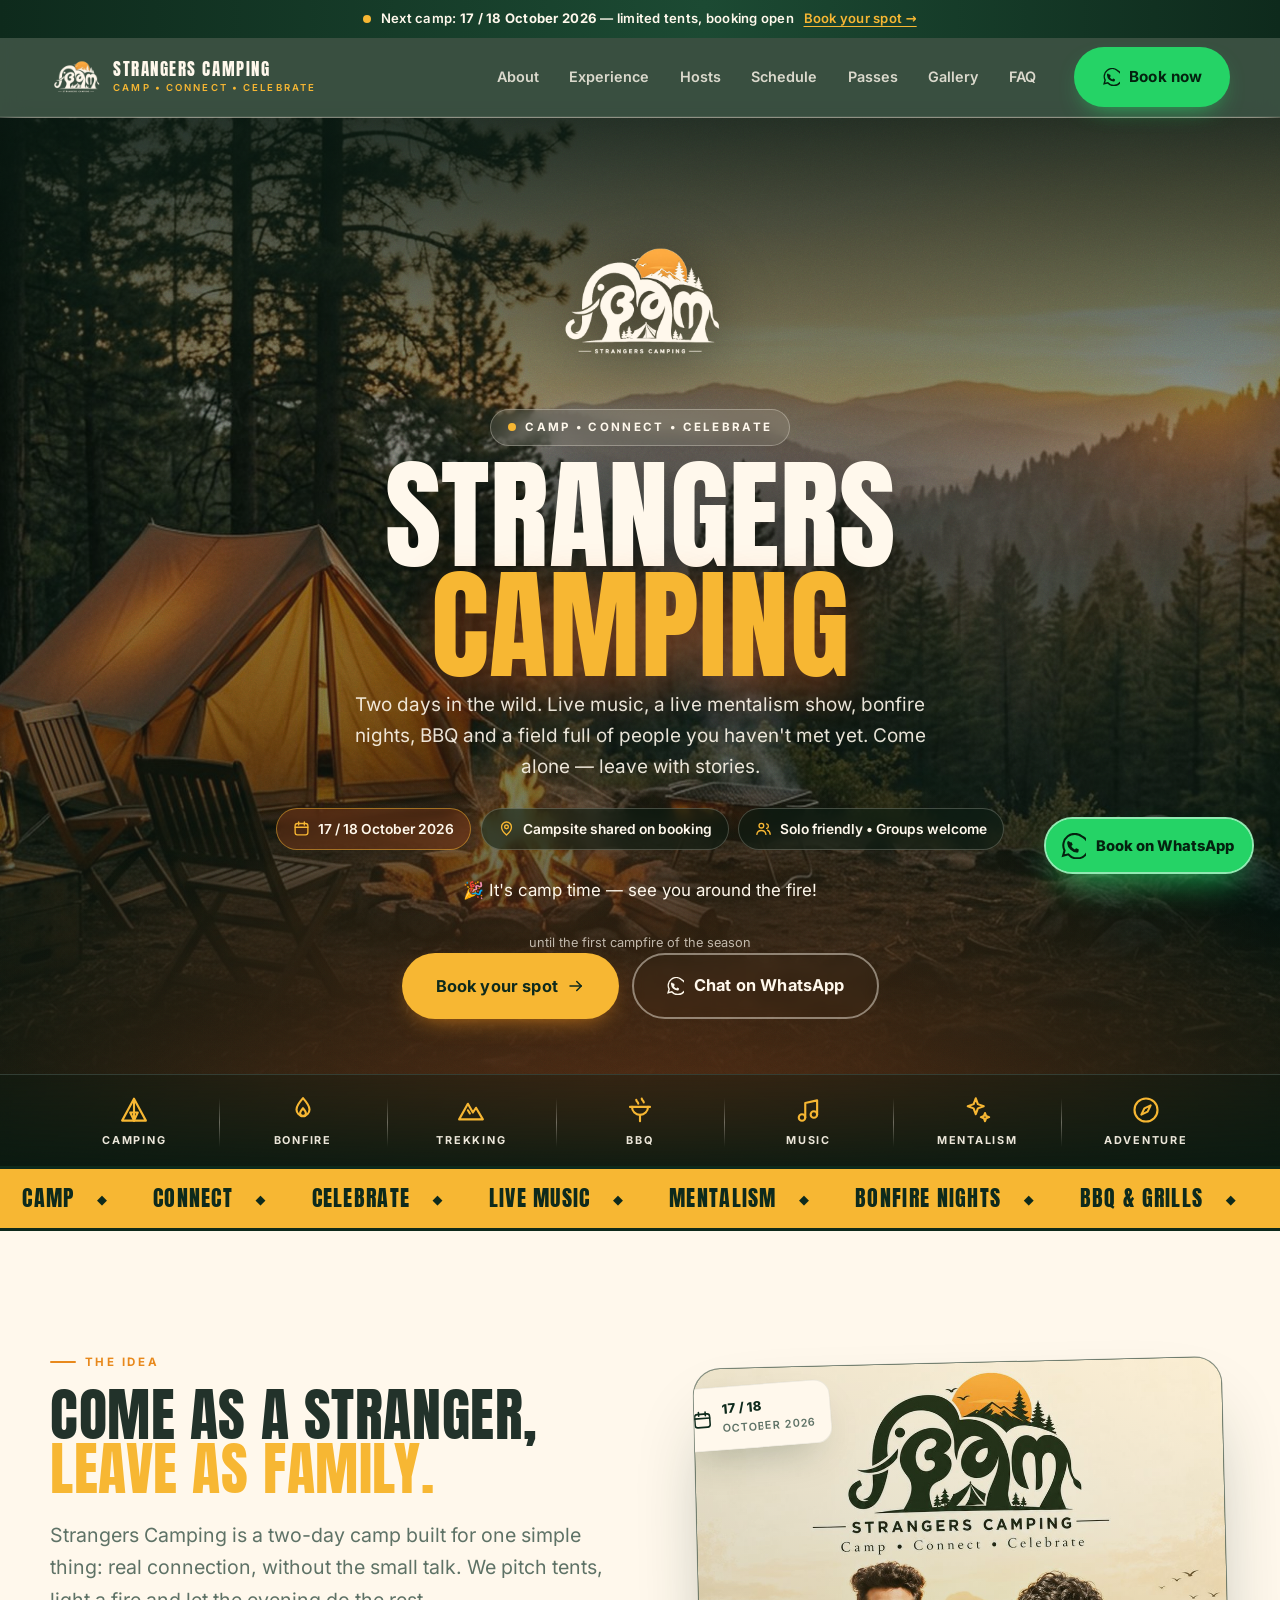
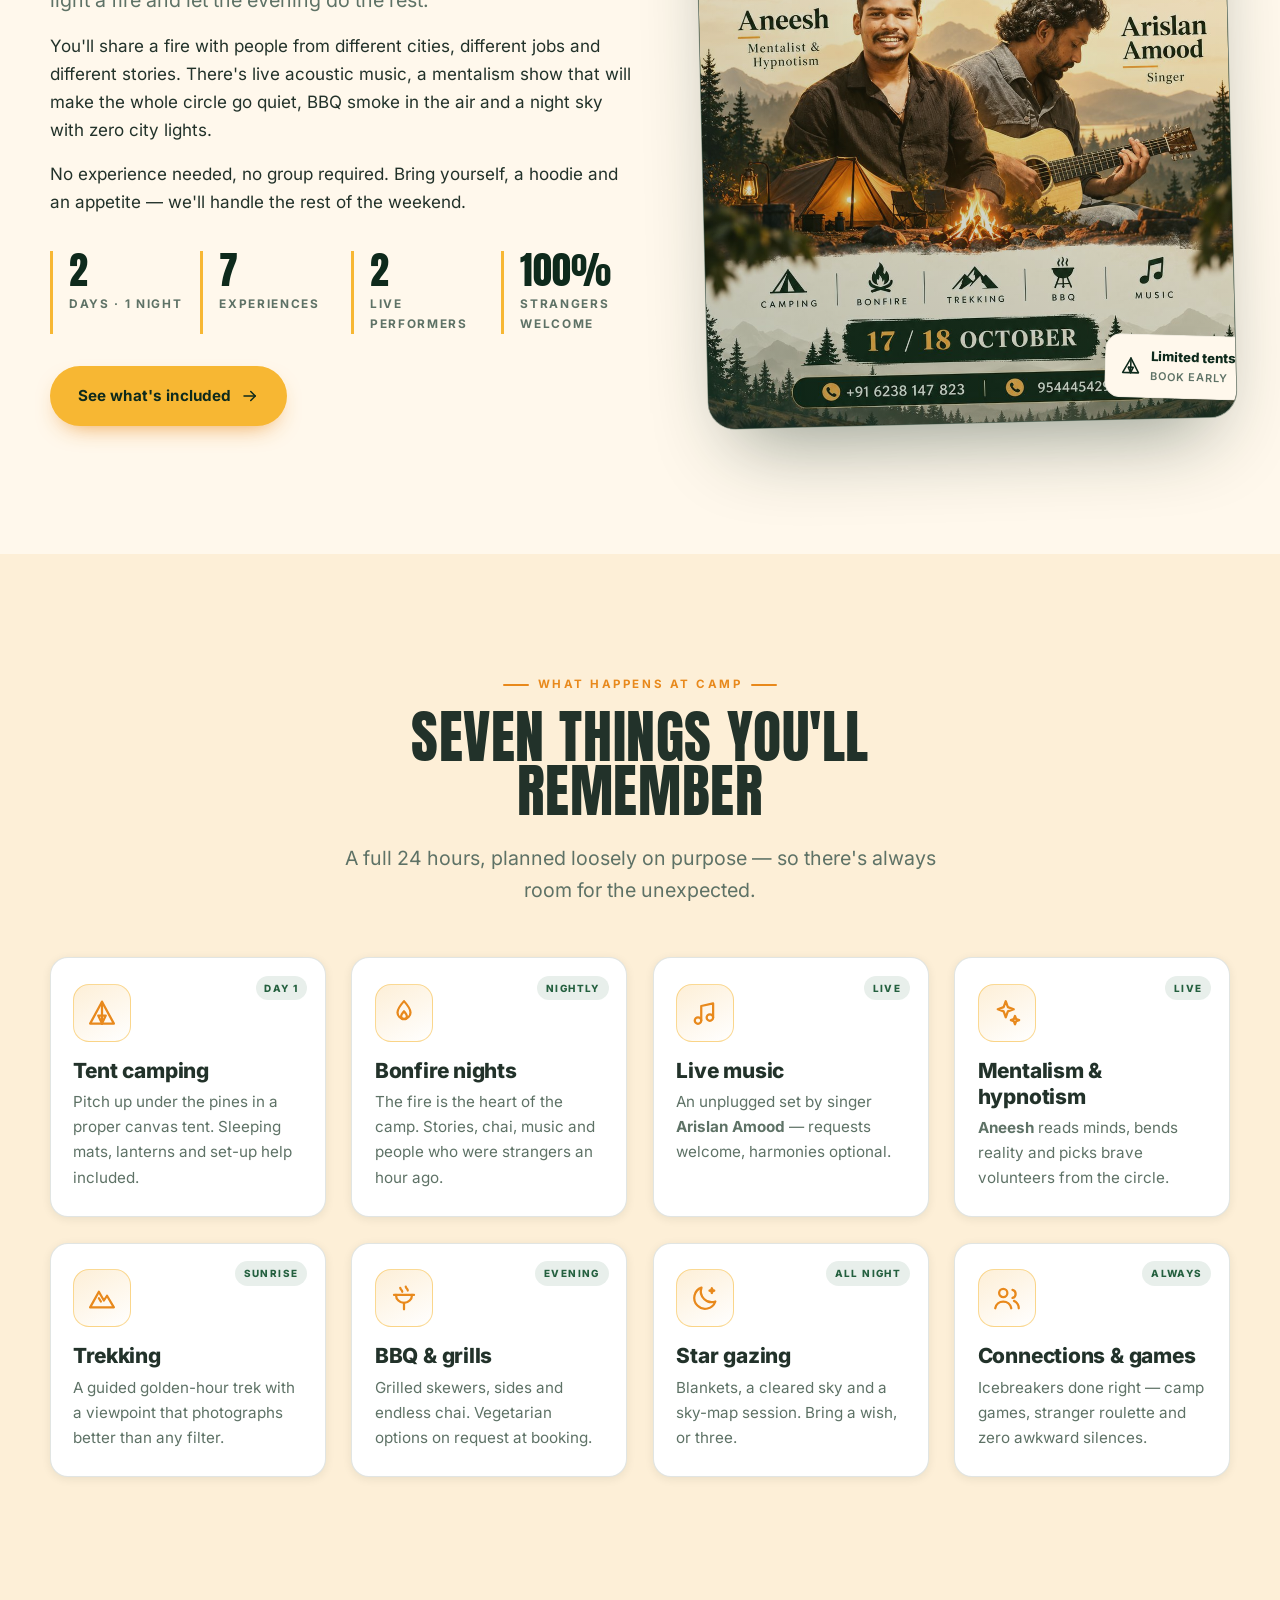
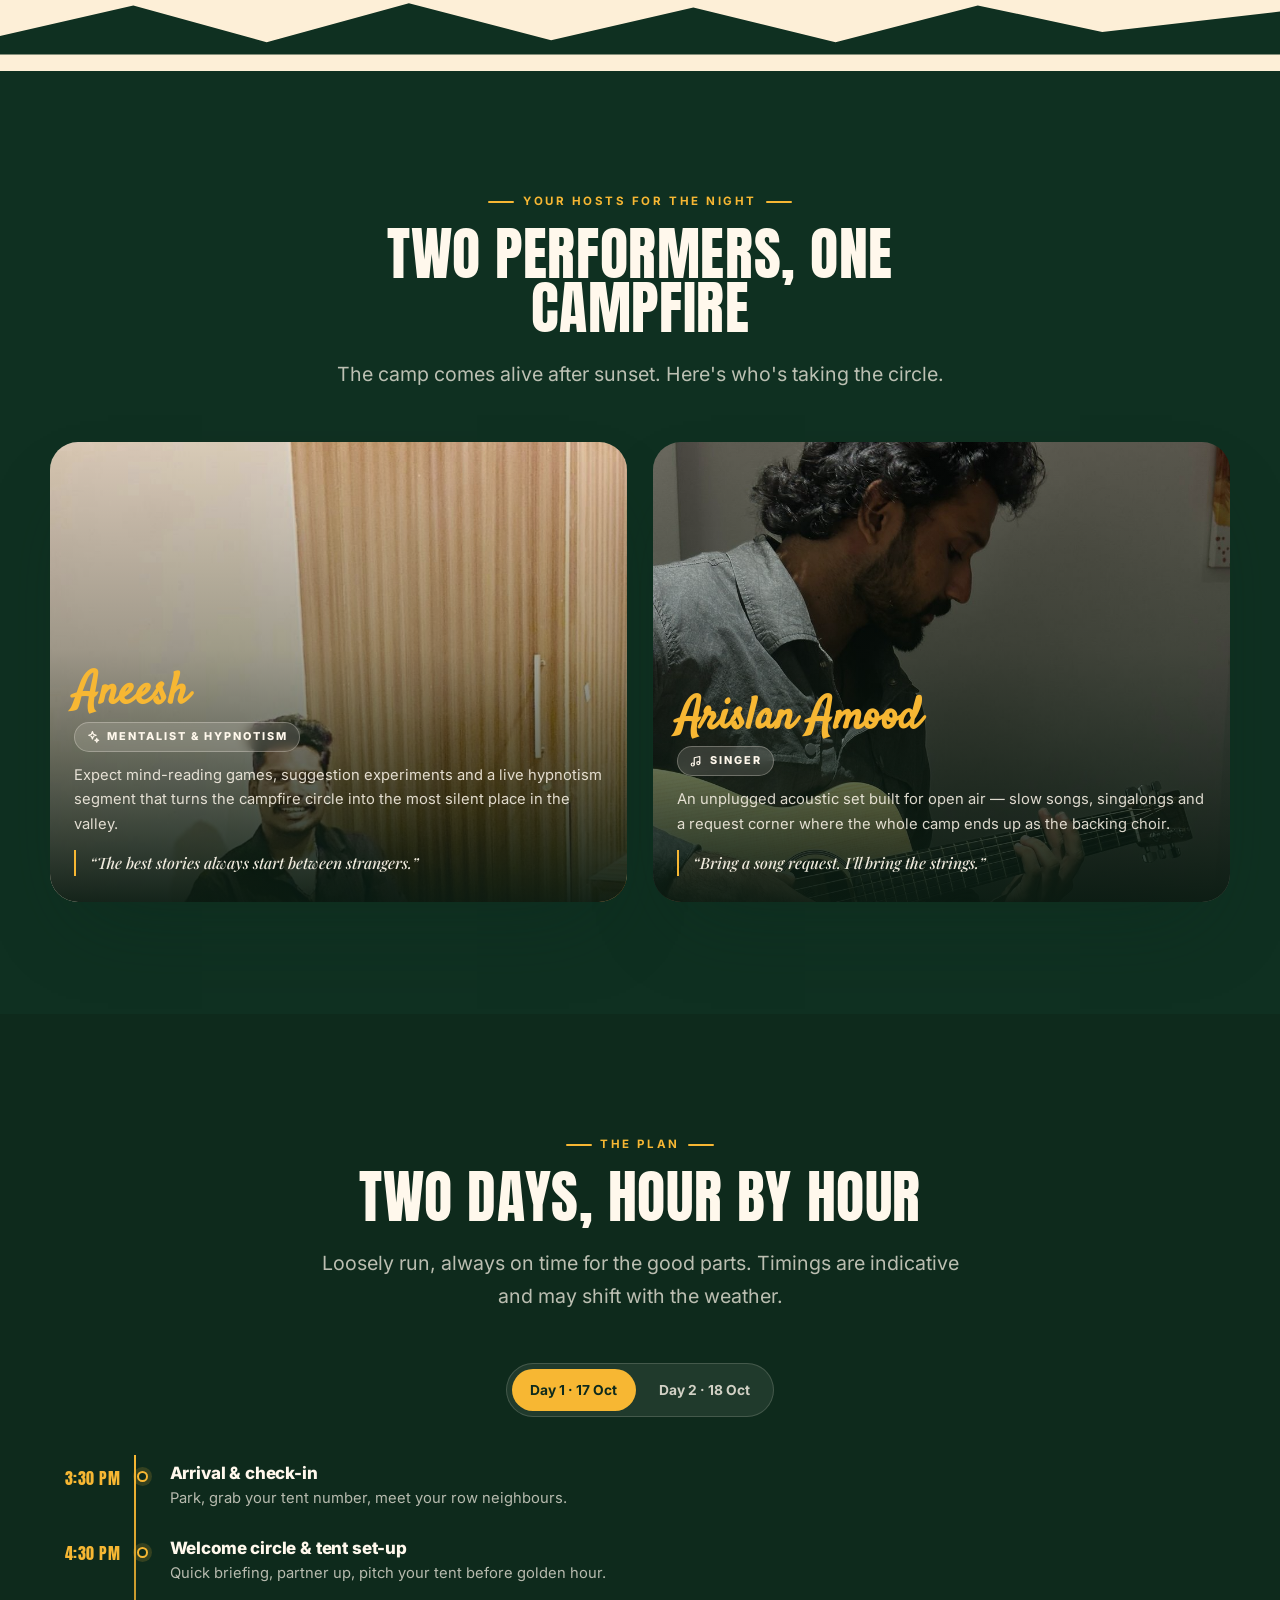
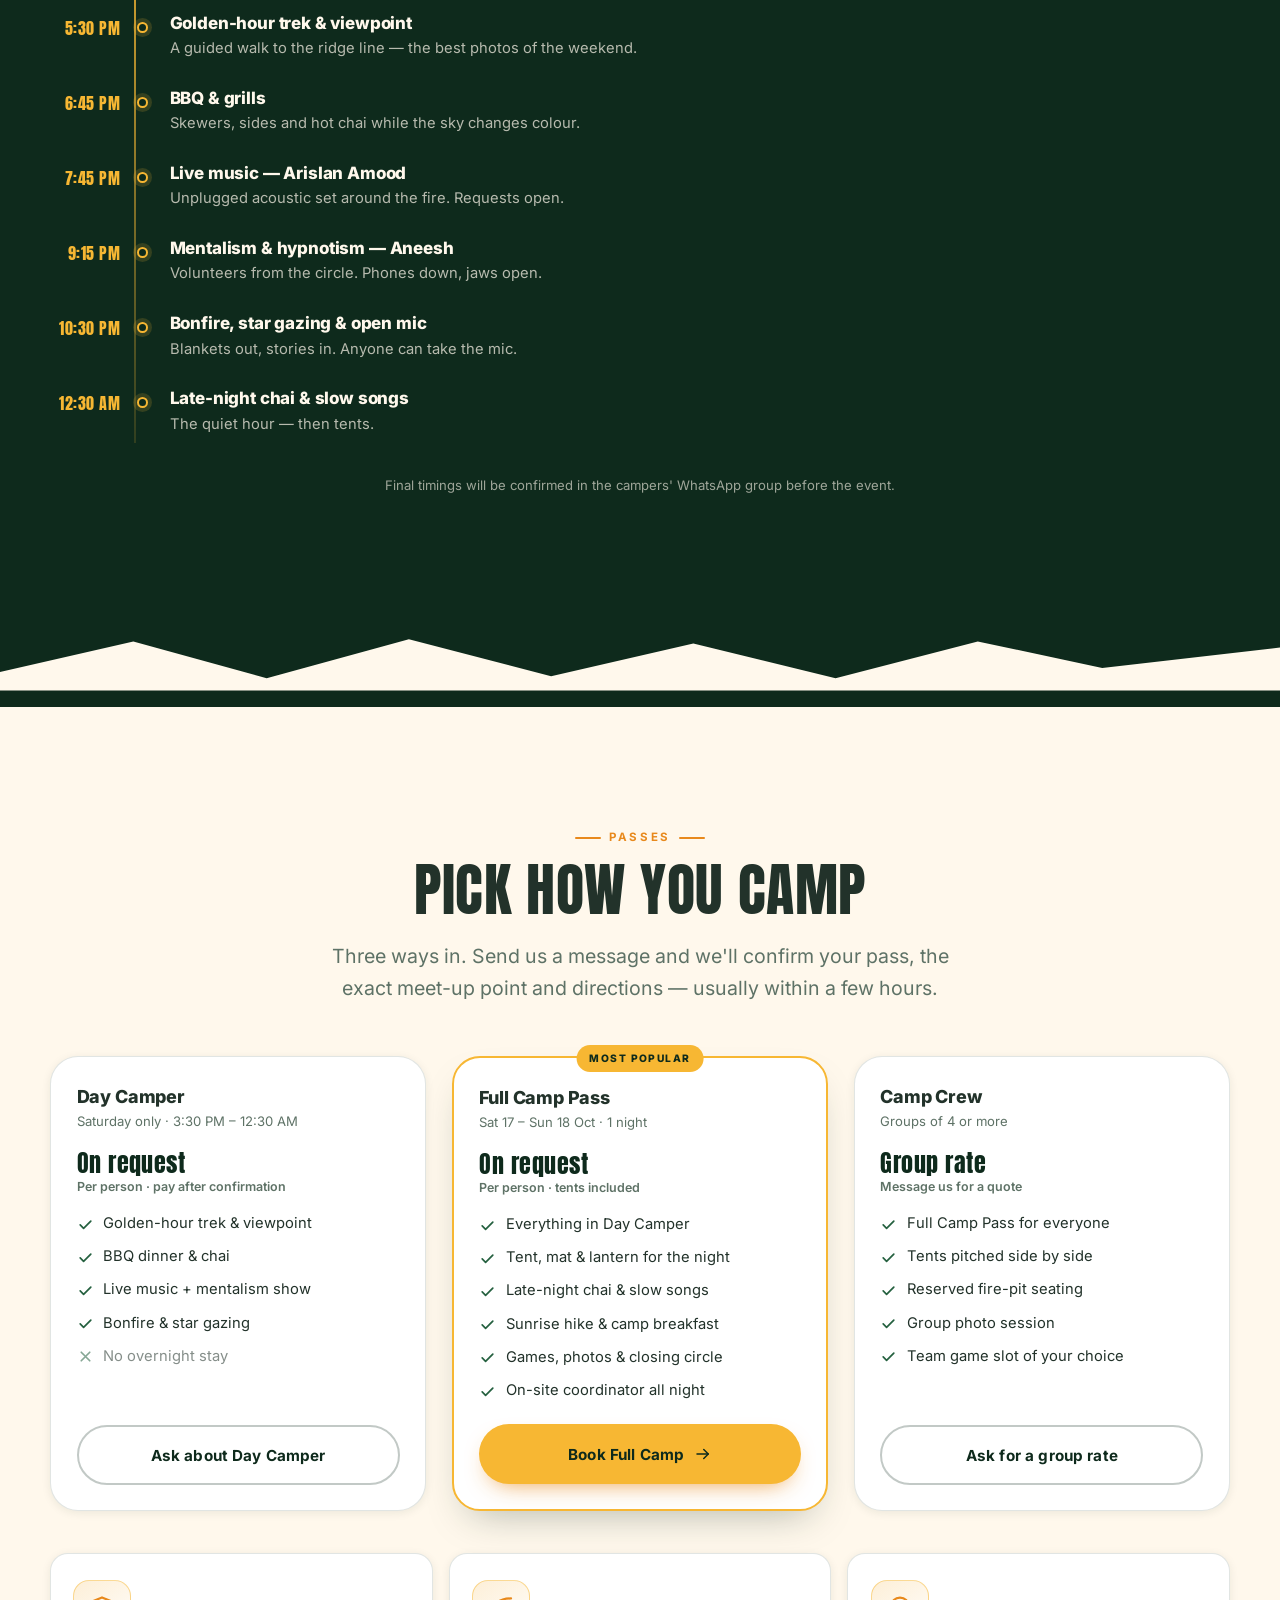
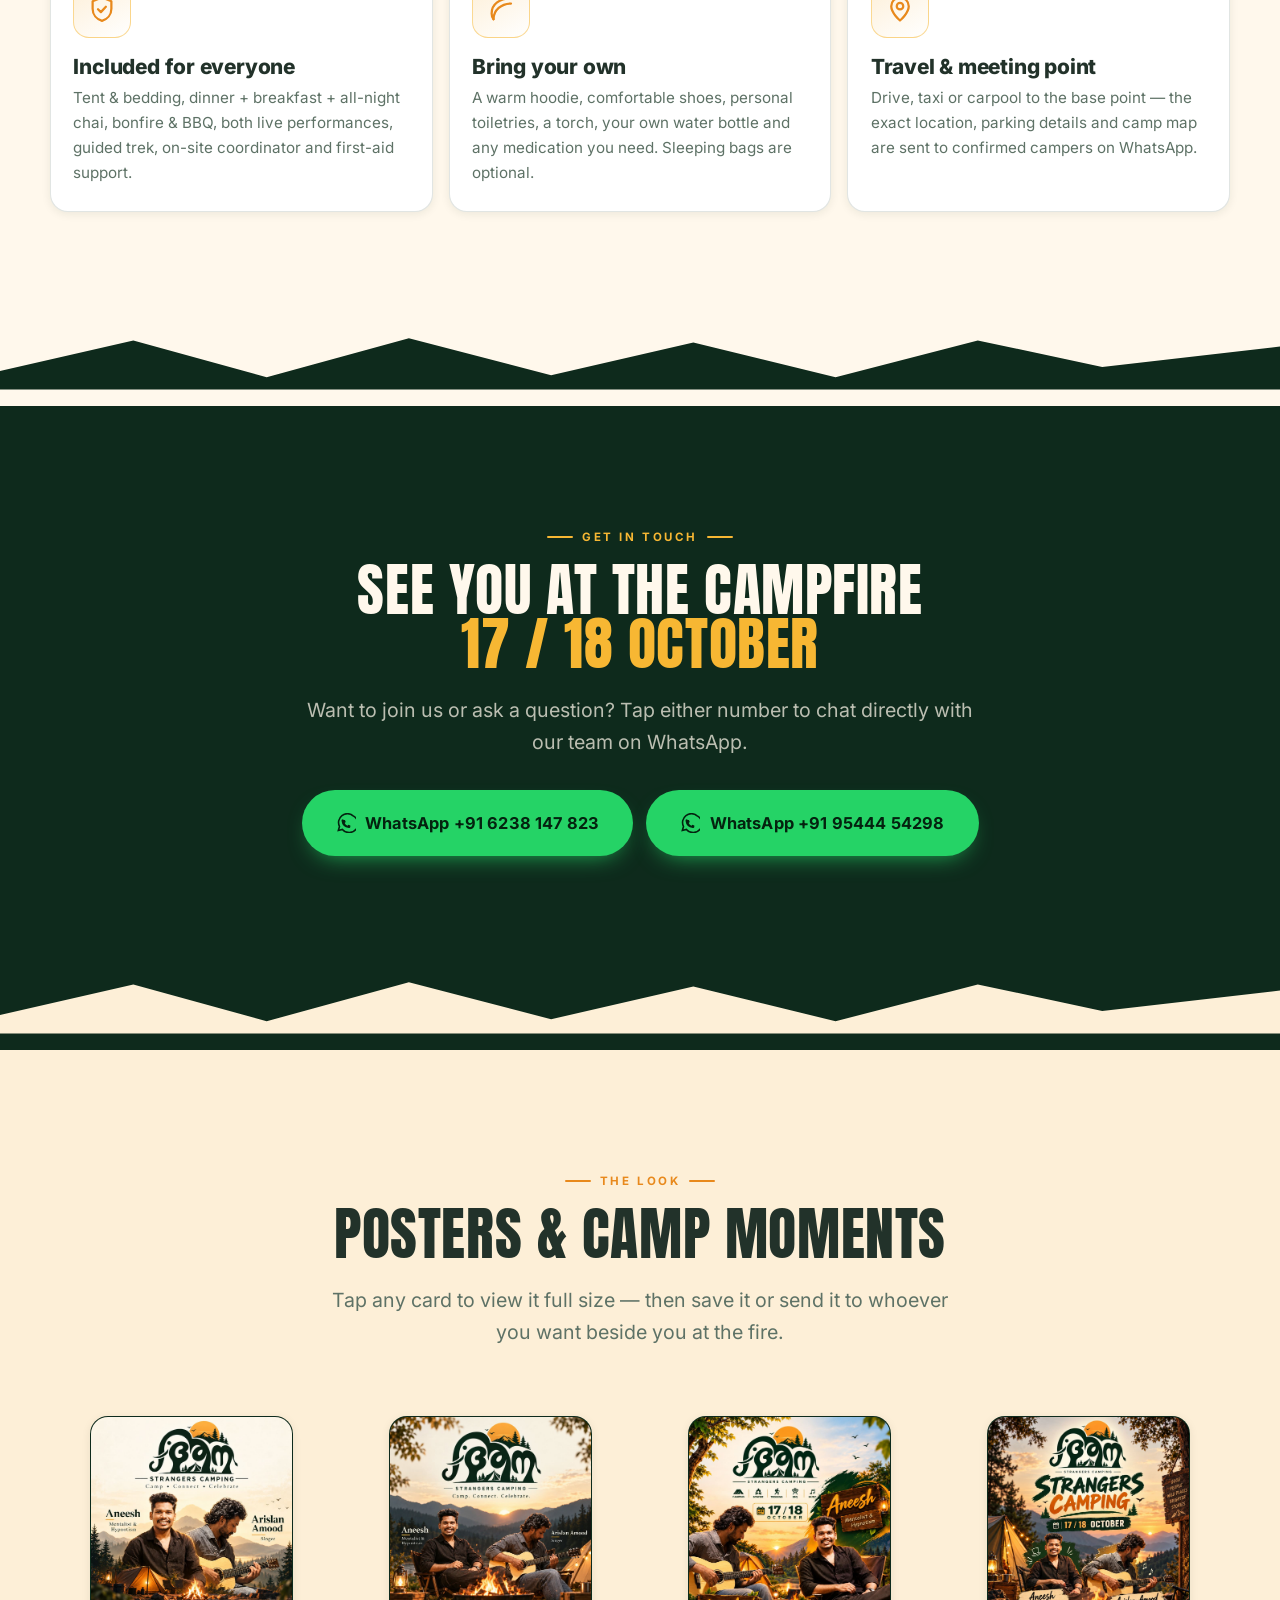
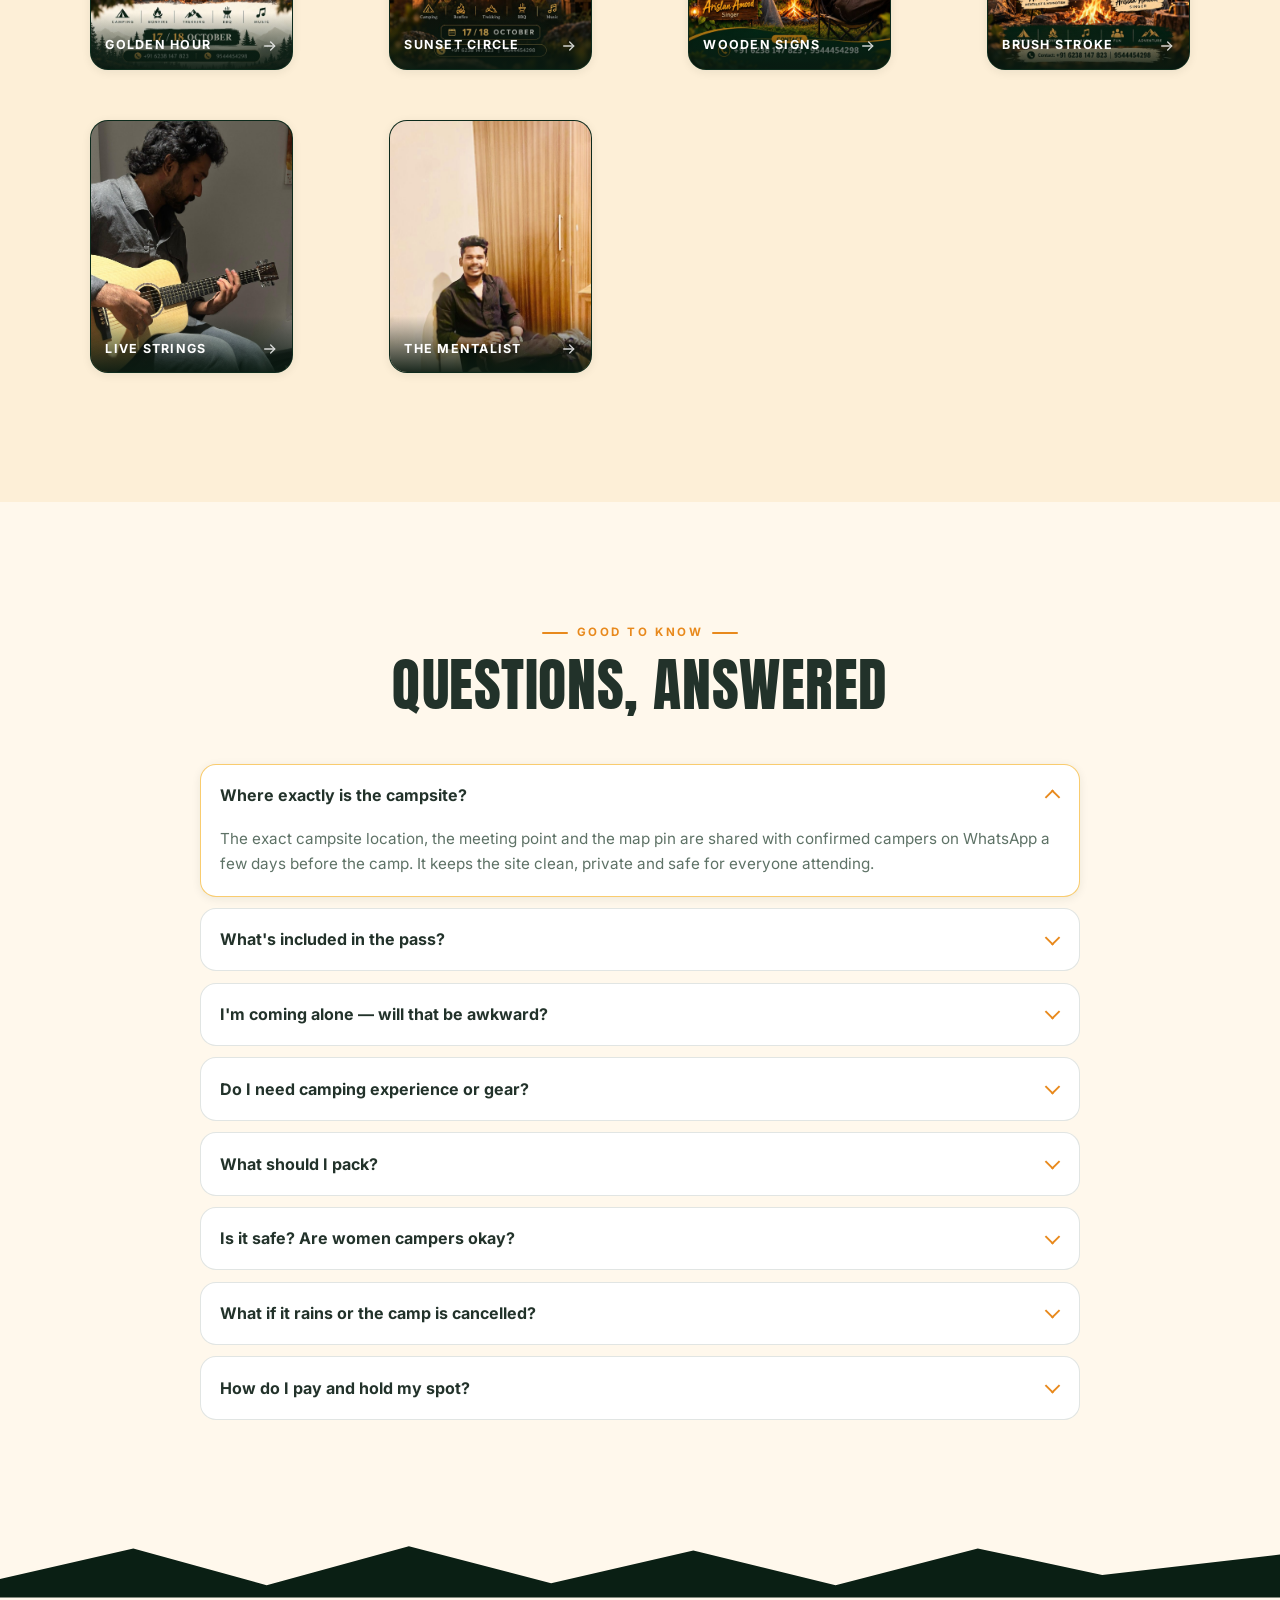
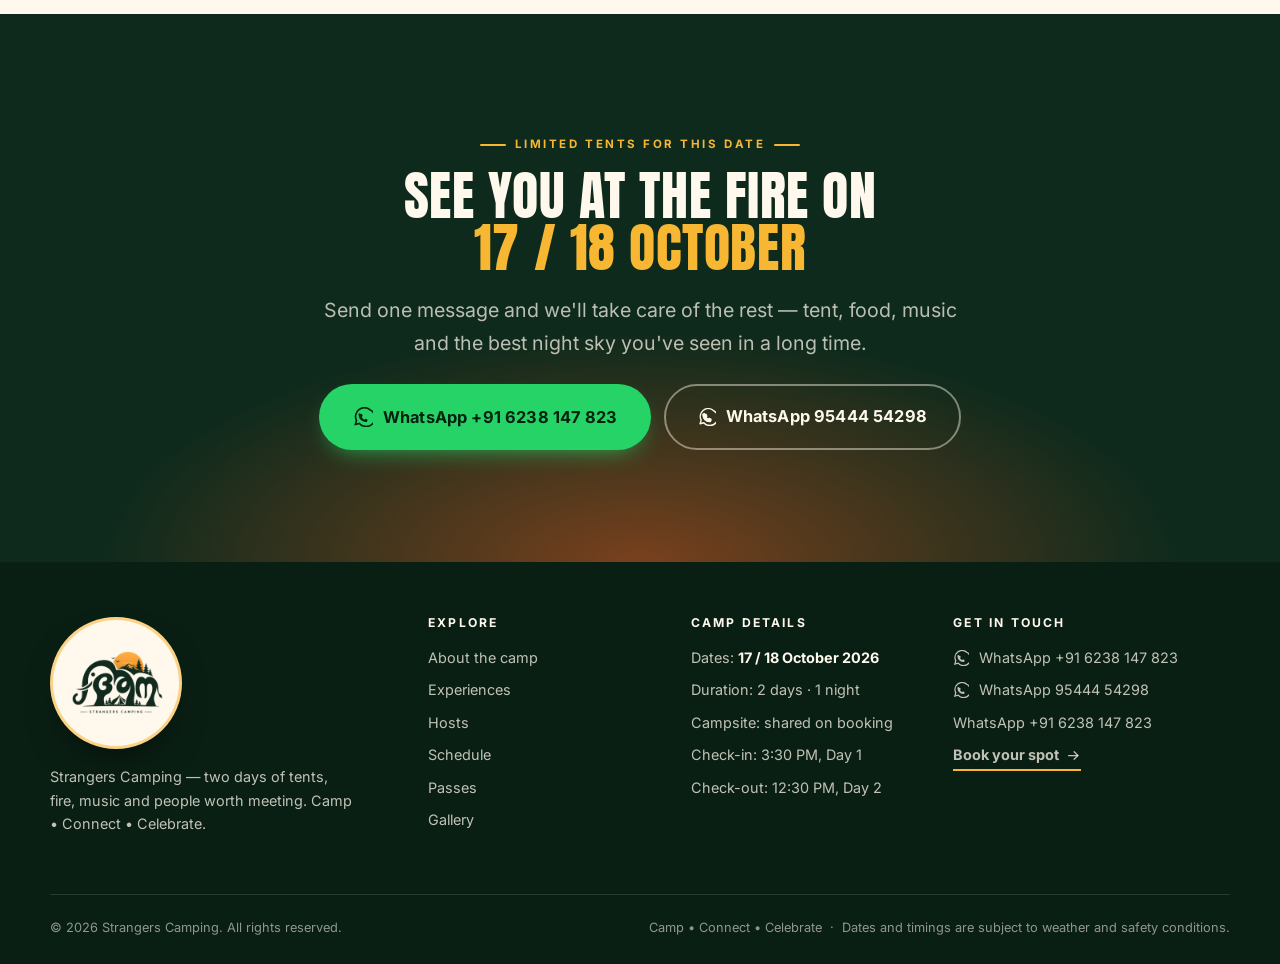
==== commit 8a8839f2: "Replace registration form with direct WhatsApp contact buttons" ====
--- a/index.html
+++ b/index.html
@@ -501,98 +501,23 @@
 
 <div class="divider" style="background:#FFF8EC"><svg viewBox="0 0 1440 80" preserveAspectRatio="none" aria-hidden="true"><path fill="#0E2A1C" d="M0 80V46L150 16l150 36L460 14l160 36L780 18l160 34 160-36 140 26 200-20v42H0Z"/></svg></div>
 
-<!-- ============ BOOKING ============ -->
+<!-- ============ WHATSAPP CONTACT ============ -->
 <section class="section dark" id="book">
-  <div class="wrap split" style="align-items:start">
+  <div class="wrap center">
     <div class="reveal">
-      <span class="eyebrow">Booking</span>
-      <h2 class="display">Save your tent<br><span class="amber-text">for 17 / 18 October</span></h2>
-      <p class="lead">
-        Fill the short form and we'll open WhatsApp with everything ready to send —
-        no copy-pasting, no waiting on hold.
-      </p>
-
-      <ul class="side-list">
-        <li>
-          <svg width="20" height="20" viewBox="0 0 24 24" fill="none" stroke="currentColor" stroke-width="1.8" stroke-linecap="round" stroke-linejoin="round" aria-hidden="true"><use href="#i-check"/></svg>
-          <span><strong>1. Send the request.</strong> Your details land straight in our WhatsApp.</span>
-        </li>
-        <li>
-          <svg width="20" height="20" viewBox="0 0 24 24" fill="none" stroke="currentColor" stroke-width="1.8" stroke-linecap="round" stroke-linejoin="round" aria-hidden="true"><use href="#i-check"/></svg>
-          <span><strong>2. We confirm.</strong> Pass price, payment step and your tent slot.</span>
-        </li>
-        <li>
-          <svg width="20" height="20" viewBox="0 0 24 24" fill="none" stroke="currentColor" stroke-width="1.8" stroke-linecap="round" stroke-linejoin="round" aria-hidden="true"><use href="#i-check"/></svg>
-          <span><strong>3. You get the camp pack.</strong> Location pin, packing list and the group invite.</span>
-        </li>
-      </ul>
-
-      <div class="phone-row" style="justify-content:flex-start;margin-top:2rem">
-        <a class="btn btn--ghost" href="tel:+916238147823">
-          <svg width="18" height="18" viewBox="0 0 24 24" fill="none" stroke="currentColor" stroke-width="1.9" stroke-linecap="round" stroke-linejoin="round" aria-hidden="true"><use href="#i-phone"/></svg>
-          +91 6238 147 823
+      <span class="eyebrow eyebrow--center">Get in touch</span>
+      <h2 class="display">See you at the campfire<br><span class="amber-text">17 / 18 October</span></h2>
+      <p class="lead" style="max-width:56ch;margin-inline:auto">Want to join us or ask a question? Tap either number to chat directly with our team on WhatsApp.</p>
+      <div class="phone-row" style="margin-top:2rem">
+        <a class="btn btn--wa btn--lg" href="https://api.whatsapp.com/send?phone=916238147823&amp;text=Hi!%20I'd%20like%20to%20know%20more%20about%20Strangers%20Camping%20(17%2F18%20October)." data-wa data-message="Hi! I'd like to know more about Strangers Camping (17/18 October)." target="_blank" rel="noopener">
+          <svg width="20" height="20" viewBox="0 0 24 24" aria-hidden="true"><use href="#i-wa"/></svg>
+          WhatsApp +91 6238 147 823
         </a>
-        <a class="btn btn--ghost" href="tel:+919544454298">
-          <svg width="18" height="18" viewBox="0 0 24 24" fill="none" stroke="currentColor" stroke-width="1.9" stroke-linecap="round" stroke-linejoin="round" aria-hidden="true"><use href="#i-phone"/></svg>
-          95444 54298
+        <a class="btn btn--wa btn--lg" href="https://api.whatsapp.com/send?phone=919544454298&amp;text=Hi!%20I'd%20like%20to%20know%20more%20about%20Strangers%20Camping%20(17%2F18%20October)." data-wa data-message="Hi! I'd like to know more about Strangers Camping (17/18 October)." target="_blank" rel="noopener">
+          <svg width="20" height="20" viewBox="0 0 24 24" aria-hidden="true"><use href="#i-wa"/></svg>
+          WhatsApp +91 95444 54298
         </a>
       </div>
-    </div>
-
-    <div class="form-card reveal reveal-d2">
-      <form data-book-form novalidate>
-        <div class="field">
-          <label for="f-name">Full name</label>
-          <input id="f-name" name="name" type="text" placeholder="Your name" required autocomplete="name">
-        </div>
-        <div class="field">
-          <label for="f-phone">WhatsApp number</label>
-          <input id="f-phone" name="phone" type="tel" placeholder="+91 00000 00000" required autocomplete="tel">
-        </div>
-        <div class="grid grid--2" style="gap:0 1rem">
-          <div class="field">
-            <label for="f-people">Guests</label>
-            <select id="f-people" name="people" required>
-              <option value="1">Just me (1)</option>
-              <option value="2">2 people</option>
-              <option value="3">3 people</option>
-              <option value="4">4 people</option>
-              <option value="5+">5 or more</option>
-            </select>
-          </div>
-          <div class="field">
-            <label for="f-pass">Pass</label>
-            <select id="f-pass" name="pass" required>
-              <option>Full Camp Pass (2 days · 1 night)</option>
-              <option>Day Camper (Saturday only)</option>
-              <option>Camp Crew (group)</option>
-              <option>Not sure yet — advise me</option>
-            </select>
-          </div>
-        </div>
-        <div class="field">
-          <label for="f-days">Attending</label>
-          <select id="f-days" name="days" required>
-            <option>Both days (17 &amp; 18 October)</option>
-            <option>Only Day 1 — 17 October</option>
-            <option>Only Day 2 — 18 October</option>
-            <option>Still deciding</option>
-          </select>
-        </div>
-        <div class="field">
-          <label for="f-notes">Anything we should know? <span style="text-transform:none;letter-spacing:0;opacity:.7">(optional)</span></label>
-          <textarea id="f-notes" name="notes" placeholder="Food preferences, carpooling from a nearby city, bringing my own tent…"></textarea>
-        </div>
-
-        <button class="btn btn--wa btn--lg btn--block" type="submit">
-          <svg width="20" height="20" viewBox="0 0 24 24" aria-hidden="true"><use href="#i-wa"/></svg>
-          Send booking request on WhatsApp
-        </button>
-
-        <p class="form-note">Your details aren't stored on this page — they open directly in WhatsApp. Prefer to talk?
-          Call <a href="tel:+916238147823">+91 6238 147 823</a> or <a href="tel:+919544454298">95444 54298</a>.</p>
-        <p class="form-status" hidden></p>
-      </form>
     </div>
   </div>
 </section>
@@ -660,7 +585,7 @@
       </details>
       <details>
         <summary>Do I need camping experience or gear?</summary>
-        <div class="faq__a"><p>None at all. We set up the camp, hand you a tent and show you how to pitch it. If you'd rather bring your own tent, that's welcome too — just mention it in the booking form.</p></div>
+        <div class="faq__a"><p>None at all. We set up the camp, hand you a tent and show you how to pitch it. If you'd rather bring your own tent, that's welcome too — just mention it on WhatsApp.</p></div>
       </details>
       <details>
         <summary>What should I pack?</summary>
@@ -668,7 +593,7 @@
       </details>
       <details>
         <summary>Is it safe? Are women campers okay?</summary>
-        <div class="faq__a"><p>Yes. The camp is supervised by coordinators all night, the site is private, and there are dedicated sleeping areas with women-only tent options available on request. Tell us in the booking form if you'd like that arrangement.</p></div>
+        <div class="faq__a"><p>Yes. The camp is supervised by coordinators all night, the site is private, and there are dedicated sleeping areas with women-only tent options available on request. Tell us on WhatsApp if you'd like that arrangement.</p></div>
       </details>
       <details>
         <summary>What if it rains or the camp is cancelled?</summary>
@@ -676,7 +601,7 @@
       </details>
       <details>
         <summary>How do I pay and hold my spot?</summary>
-        <div class="faq__a"><p>Message us on WhatsApp with the booking form and we'll share the pass price, the payment method and a confirmation. Spots are held on a first-confirmed basis, and tent numbers are limited for this date.</p></div>
+        <div class="faq__a"><p>Message us directly on WhatsApp and we'll share the pass price, the payment method and a confirmation. Spots are held on a first-confirmed basis, and tent numbers are limited for this date.</p></div>
       </details>
     </div>
   </div>
@@ -699,9 +624,9 @@
         <svg width="20" height="20" viewBox="0 0 24 24" aria-hidden="true"><use href="#i-wa"/></svg>
         WhatsApp +91 6238 147 823
       </a>
-      <a class="btn btn--ghost btn--lg" href="tel:+919544454298">
-        <svg width="18" height="18" viewBox="0 0 24 24" fill="none" stroke="currentColor" stroke-width="1.9" stroke-linecap="round" stroke-linejoin="round" aria-hidden="true"><use href="#i-phone"/></svg>
-        Call 95444 54298
+      <a class="btn btn--ghost btn--lg" href="https://api.whatsapp.com/send?phone=919544454298&amp;text=Hi!%20I'd%20like%20to%20know%20more%20about%20Strangers%20Camping%20(17%2F18%20October)." data-wa target="_blank" rel="noopener">
+        <svg width="18" height="18" viewBox="0 0 24 24" fill="none" stroke="currentColor" stroke-width="1.9" stroke-linecap="round" stroke-linejoin="round" aria-hidden="true"><use href="#i-wa"/></svg>
+        WhatsApp 95444 54298
       </a>
     </div>
   </div>
@@ -756,7 +681,7 @@
               WhatsApp 95444 54298
             </a>
           </li>
-          <li><a href="tel:+916238147823">Call +91 6238 147 823</a></li>
+          <li><a href="https://api.whatsapp.com/send?phone=916238147823&amp;text=Hi!%20I'd%20like%20to%20know%20more%20about%20Strangers%20Camping%20(17%2F18%20October)." data-wa target="_blank" rel="noopener">WhatsApp +91 6238 147 823</a></li>
           <li><a href="#book" class="link-arrow" style="border-color:#F7B733">Book your spot <svg width="15" height="15" viewBox="0 0 24 24" fill="none" stroke="currentColor" stroke-width="2" stroke-linecap="round" stroke-linejoin="round" aria-hidden="true"><use href="#i-arrow"/></svg></a></li>
         </ul>
       </div>
@@ -784,7 +709,7 @@
       <svg width="20" height="20" viewBox="0 0 24 24" fill="none" stroke="currentColor" stroke-width="2" stroke-linecap="round"><use href="#i-x"/></svg>
     </button>
 
-    <h3 id="waModalTitle" style="font-size:1.2rem">Open WhatsApp to finish your booking</h3>
+    <h3 id="waModalTitle" style="font-size:1.2rem">Chat with us on WhatsApp</h3>
     <p class="wa-modal__note" data-wa-reason>
       Your browser blocked the pop-up window. Use one of the options below — everything is already filled in.
     </p>
@@ -807,7 +732,7 @@
 
     <p class="wa-modal__alt">
       Second number: <a href="https://api.whatsapp.com/send?phone=919544454298" data-wa-num2 target="_blank" rel="noopener">95444 54298</a>
-      &nbsp;·&nbsp; <a href="tel:+916238147823">Call instead</a>
+      &nbsp;·&nbsp; <a href="https://api.whatsapp.com/send?phone=916238147823&amp;text=Hi!%20I'd%20like%20to%20know%20more%20about%20Strangers%20Camping%20(17%2F18%20October)." data-wa target="_blank" rel="noopener">WhatsApp instead</a>
     </p>
     <p class="wa-modal__status" data-wa-status hidden></p>
   </div>
